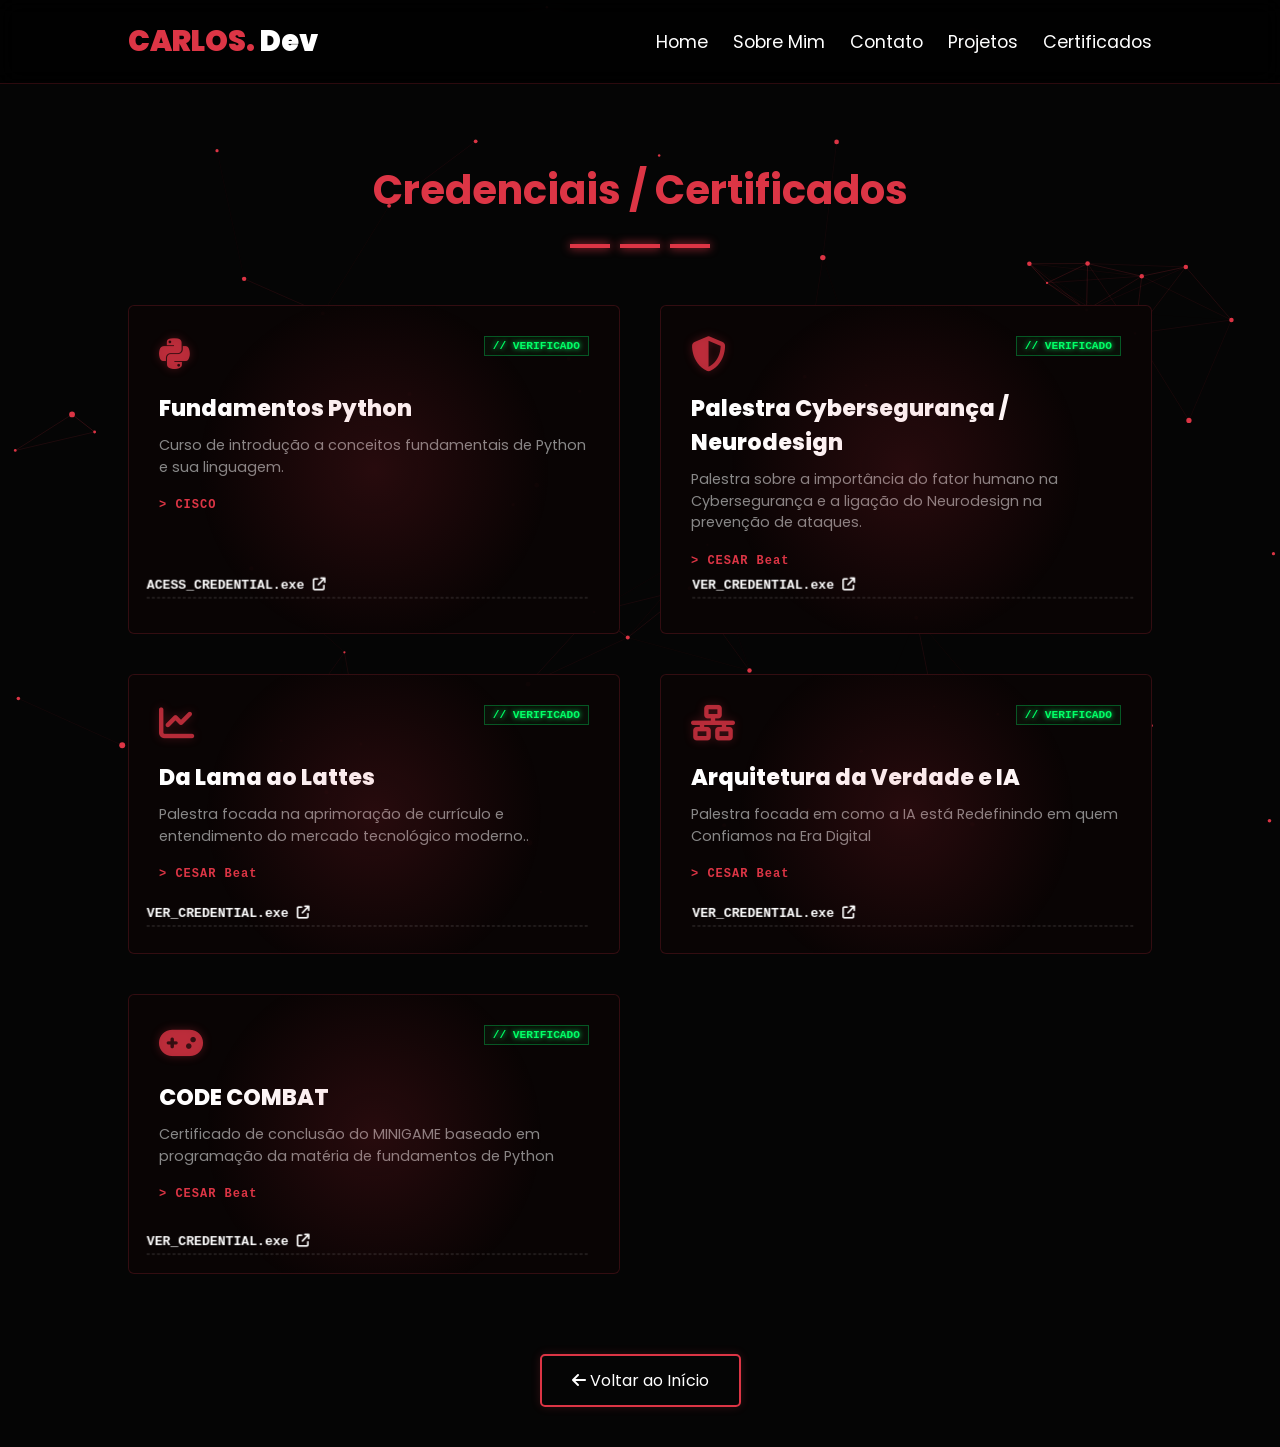
==== certificados.html @ d8a09b94 "adicao da aba certificados e suas animacoes" ====
<!DOCTYPE html>
<html lang="pt-br">
<head>
    <meta charset="UTF-8">
    <meta name="viewport" content="width=device-width, initial-scale=1.0">
    <title>Certificações | Carlos Vinicius</title>
    <link rel="stylesheet" href="style.css">
    <link rel="stylesheet" href="https://cdnjs.cloudflare.com/ajax/libs/font-awesome/6.4.2/css/all.min.css">
    <style>
        .certificados-main {
            margin-top: 120px;
            padding: 40px 10%;
            min-height: 85vh;
        }

        .grid-certificados {
            display: grid;
            grid-template-columns: repeat(auto-fit, minmax(320px, 1fr));
            gap: 40px;
            margin-top: 50px;
            /* Ativa o ambiente tridimensional global profunda */
            perspective: 1000px;
        }

        /* CARD COM EFEITO TILT 3D EXCLUSIVO */
        .card-certificado {
            background: rgba(10, 5, 5, 0.98);
            border: 1px solid rgba(220, 53, 69, 0.2);
            border-radius: 6px;
            padding: 30px;
            min-height: 280px;
            display: flex;
            flex-direction: column;
            justify-content: space-between;
            position: relative;
            cursor: pointer;
            
            /* Crucial para os elementos filhos respeitarem as camadas 3D */
            transform-style: preserve-3d;
            
            /* Suaviza o movimento ao entrar/sair do rato */
            transition: border-color 0.3s ease, box-shadow 0.3s ease;
        }

        .card-certificado:hover {
            border-color: #ff001a;
            box-shadow: 0 15px 35px rgba(0, 0, 0, 0.7);
        }

        /* Camada de brilho/reflexo holográfico dinâmico */
        .brilho-3d {
            position: absolute;
            inset: 0;
            background: radial-gradient(circle at var(--mouse-x, 50%) var(--mouse-y, 50%), rgba(220, 53, 69, 0.15) 0%, transparent 60%);
            border-radius: 6px;
            pointer-events: none;
            z-index: 5;
        }

        /* CONTEÚDO E TEXTOS INTERNOS DO CARTÃO */
        .topo-cert {
            display: flex;
            justify-content: space-between;
            align-items: flex-start;
            margin-bottom: 20px;
            transform: translateZ(30px); /* Salta para a frente no espaço 3D */
        }

        .topo-cert i {
            font-size: 2.2rem;
            color: rgba(220, 53, 69, 0.8);
            text-shadow: 0 0 10px rgba(220, 53, 69, 0.3);
            transition: color 0.3s;
        }

        .card-certificado:hover .topo-cert i {
            color: #ff001a;
            text-shadow: 0 0 15px #ff001a;
        }

        .status-badge {
            font-family: 'Courier New', Courier, monospace;
            font-size: 0.7rem;
            font-weight: bold;
            color: #00ff66;
            border: 1px solid rgba(0, 255, 102, 0.3);
            padding: 3px 8px;
            background: rgba(0, 255, 102, 0.05);
            text-shadow: 0 0 5px #00ff66;
        }

        .corpo-cert {
            transform: translateZ(40px); /* Ganha ainda mais destaque que o topo */
        }

        .card-certificado h3 {
            color: #fff;
            font-size: 1.4rem;
            margin: 0 0 10px 0;
            font-weight: 800;
        }

        .card-certificado p {
            color: #888;
            font-size: 0.9rem;
            margin: 0 0 20px 0;
            line-height: 1.5;
        }

        .instituicao-tag {
            font-family: 'Courier New', Courier, monospace;
            font-size: 0.75rem;
            color: #dc3545;
            font-weight: bold;
            display: block;
            letter-spacing: 1px;
        }

        /* LINK DO DOCUMENTO EXECUTÁVEL */
        .btn-ver-credencial {
            display: inline-flex;
            align-items: center;
            gap: 8px;
            color: #fff;
            text-decoration: none;
            font-family: 'Courier New', Courier, monospace;
            font-size: 0.8rem;
            font-weight: bold;
            border-bottom: 1px dashed rgba(255, 255, 255, 0.2);
            padding-bottom: 4px;
            margin-top: 15px;
            transition: all 0.3s;
            transform: translateZ(25px);
        }

        .btn-ver-credencial:hover {
            color: #ff001a;
            border-color: #ff001a;
            text-shadow: 0 0 8px #ff001a;
        }
    </style>
</head>

<body>
    <canvas id="cyber-bg"></canvas>

    <header>
        <h1>CARLOS. <span>Dev</span></h1>
        <nav>
            <ul class="navegacao-primaria">
                <li><a href="index.html#home">Home</a></li>
                <li><a href="index.html#alvo-sobre">Sobre Mim</a></li>
                <li><a href="index.html#alvo-contato">Contato</a></li>
                <li><a href="projetos.html">Projetos</a></li>
                <li><a href="certificados.html">Certificados</a></li>
            </ul>
        </nav>
    </header>

    <main class="certificados-main" style="background: transparent;">
        
        <div class="sobre_titulo">
            <h1>Credenciais / Certificados</h1>
            <div aria-label="Decoração"><span></span><span></span><span></span></div>
        </div>

        <div class="grid-certificados">
            
            <div class="card-certificado js-tilt-card">
                <div class="brilho-3d"></div>
                <div>
                    <div class="topo-cert">
                        <i class="fa-brands fa-python"></i>
                        <span class="status-badge">// VERIFICADO</span>
                    </div>
                    <div class="corpo-cert">
                        <h3>Fundamentos Python</h3>
                        <p>Curso de introdução a conceitos fundamentais de Python e sua linguagem.</p>
                        <span class="instituicao-tag">> CISCO</span>
                    </div>
                </div>
                <a href="./imagens/CERTIFICADOS/python.pdf" class="btn-ver-credencial" target="_blank">
                    ACESS_CREDENTIAL.exe <i class="fa-solid fa-arrow-up-right-from-square"></i>
                </a>
            </div>

            <div class="card-certificado js-tilt-card">
                <div class="brilho-3d"></div>
                <div>
                    <div class="topo-cert">
                        <i class="fa-solid fa-shield-halved"></i>
                        <span class="status-badge">// VERIFICADO</span>
                    </div>
                    <div class="corpo-cert">
                        <h3>Palestra Cybersegurança / Neurodesign</h3>
                        <p>Palestra sobre a importância do fator humano na Cybersegurança e a ligação do Neurodesign na prevenção de ataques.</p>
                        <span class="instituicao-tag">> CESAR Beat</span>
                    </div>
                </div>
                <a href="./imagens/CERTIFICADOS/cyberseguranca.pdf" class="btn-ver-credencial" target="_blank">
                    VER_CREDENTIAL.exe <i class="fa-solid fa-arrow-up-right-from-square"></i>
                </a>
            </div>

             <div class="card-certificado js-tilt-card">
                <div class="brilho-3d"></div>
                <div>
                    <div class="topo-cert">
                       <i class="fa-solid fa-chart-line"></i>
                        <span class="status-badge">// VERIFICADO</span>
                    </div>
                    <div class="corpo-cert">
                        <h3>Da Lama ao Lattes</h3>
                        <p>Palestra focada na aprimoração de currículo e entendimento do mercado tecnológico moderno..</p>
                        <span class="instituicao-tag">> CESAR Beat</span>
                    </div>
                </div>
                <a href="./imagens/CERTIFICADOS/curriculo.pdf" class="btn-ver-credencial" target="_blank">
                    VER_CREDENTIAL.exe <i class="fa-solid fa-arrow-up-right-from-square"></i>
                </a>
            </div>

            <div class="card-certificado js-tilt-card">
                <div class="brilho-3d"></div>
                <div>
                    <div class="topo-cert">
                       <i class="fa-solid fa-network-wired"></i>
                        <span class="status-badge">// VERIFICADO</span>
                    </div>
                    <div class="corpo-cert">
                        <h3>Arquitetura da Verdade e IA</h3>
                        <p>Palestra focada em como a IA está Redefinindo em quem Confiamos na Era Digital</p>
                        <span class="instituicao-tag">> CESAR Beat</span>
                    </div>
                </div>
                <a href="./imagens/CERTIFICADOS/intenligencia.pdf" class="btn-ver-credencial" target="_blank">
                    VER_CREDENTIAL.exe <i class="fa-solid fa-arrow-up-right-from-square"></i>
                </a>
            </div>

            <div class="card-certificado js-tilt-card">
                <div class="brilho-3d"></div>
                <div>
                    <div class="topo-cert">
                        <i class="fa-solid fa-gamepad"></i>
                        <span class="status-badge">// VERIFICADO</span>
                    </div>
                    <div class="corpo-cert">
                        <h3>CODE COMBAT</h3>
                        <p>Certificado de conclusão do MINIGAME baseado em programação da matéria de fundamentos de Python</p>
                        <span class="instituicao-tag">> CESAR Beat</span>
                    </div>
                </div>
                <a href="./imagens/CERTIFICADOS/codecombat.png" class="btn-ver-credencial" target="_blank">
                    VER_CREDENTIAL.exe <i class="fa-solid fa-arrow-up-right-from-square"></i>
                </a>
            </div>

        </div>

        <div style="text-align: center; margin-top: 60px;">
            <a href="index.html#home" class="btn-cv"><i class="fa-solid fa-arrow-left"></i> Voltar ao Início</a>
        </div>

    </main>

    <script>
        const cards = document.querySelectorAll('.js-tilt-card');

        cards.forEach(card => {
            card.addEventListener('mousemove', (e) => {
                const rect = card.getBoundingClientRect();
                
                // Posição do rato relativa ao cartão (0 até o tamanho máximo)
                const x = e.clientX - rect.left;
                const y = e.clientY - rect.top;
                
                // Calcula o ponto central do cartão
                const centroX = rect.width / 2;
                const centroY = rect.height / 2;
                
                // Define a agressividade da rotação (números maiores inclinam menos)
                const forcaRotacao = 15; 
                const rotateX = (centroY - y) / forcaRotacao;
                const rotateY = (x - centroX) / forcaRotacao;
                
                // Aplica a inclinação ao elemento físico
                card.style.transform = `rotateX(${rotateX}deg) rotateY(${rotateY}deg)`;
                
                // Mapeia as coordenadas para o gradiente de brilho CSS (em percentagem)
                const brilhoX = (x / rect.width) * 100;
                const brilhoY = (y / rect.height) * 100;
                card.style.setProperty('--mouse-x', `${brilhoX}%`);
                card.style.setProperty('--mouse-y', `${brilhoY}%`);
            });

            card.addEventListener('mouseleave', () => {
                // Remove a inclinação suavemente quando o rato sai
                card.style.transform = 'rotateX(0deg) rotateY(0deg)';
                // Reseta a posição do brilho para o centro
                card.style.setProperty('--mouse-x', '50%');
                card.style.setProperty('--mouse-y', '50%');
            });
        });
    </script>

    <script src="script.js"></script>
</body>
</html>
---- style.css ----
@import url('https://fonts.googleapis.com/css2?family=Poppins:wght@200;300;400;700;900&display=swap');

* {
    padding: 0;
    margin: 0;
    box-sizing: border-box;
    list-style: none;
    text-decoration: none;
    font-family: 'Poppins', sans-serif;
    scroll-behavior: smooth;
}

body {
    background-color: #050505;
    color: #fff;
    overflow-x: hidden;
}

/* Fundo de linhas em movimento */
#cyber-bg {
    position: fixed;
    top: 0;
    left: 0;
    width: 100vw;
    height: 100vh;
    z-index: -1;
    pointer-events: none;
}

/* HEADER */
header {
    background-color: rgba(0, 0, 0, 0.8);
    backdrop-filter: blur(10px);
    padding: 20px 10%;
    display: flex;
    align-items: center;
    justify-content: space-between;
    position: fixed;
    top: 0;
    width: 100%;
    z-index: 100;
    border-bottom: 1px solid rgba(220, 53, 69, 0.2);
}

header h1 {
    color: #dc3545;
    font-size: 1.8rem;
    font-weight: 900;
}

header span {
    color: #fff;
}

header .navegacao-primaria {
    display: flex;
    gap: 25px;
}

header .navegacao-primaria li a {
    color: #fff;
    font-size: 1.1rem;
    position: relative;
    padding: 5px 0;
    transition: color 0.3s;
}

/* Efeito futurista no Menu (Linha que expande) */
header .navegacao-primaria li a::after {
    content: '';
    position: absolute;
    width: 0;
    height: 20px;
    bottom: -2px;
    left: 0;
    background-color: #dc3545;
    transition: all 0.3s ease-in-out;
    z-index: -1;
    opacity: 0;
}

header .navegacao-primaria li a:hover {
    color: #fff;
}

header .navegacao-primaria li a:hover::after {
    width: 100%;
    height: 2px;
    opacity: 1;
    box-shadow: 0 0 10px #dc3545;
}

/* SEÇÃO HOME */
.section-div {
    animation: inicializar .7s forwards;
    display: flex;
    justify-content: space-between;
    align-items: center;
    max-width: 1200px;
    margin: 0 auto;
    padding: 150px 40px 80px 40px;
    min-height: 80vh;
}

.section-div div h2 {
    font-weight: 700;
    color: #f7f7f7;
}

.section-div .digitando {
    color: #dc3545;
    font-size: 3rem;
}

.btn-cv {
    display: inline-block;
    margin-top: 20px;
    color: #fff;
    padding: 12px 30px;
    border-radius: 5px;
    border: 2px solid #dc3545;
    background: transparent;
    transition: 0.3s;
    box-shadow: 0 0 10px rgba(220, 53, 69, 0.2);
}

.btn-cv:hover {
    background-color: #dc3545;
    box-shadow: 0 0 20px #dc3545;
    transform: translateY(-3px);
}

/* Efeito na Foto Principal */
.foto-container {
    position: relative;
    border-radius: 50%;
    padding: 10px;
    box-shadow: 0 0 30px rgba(220, 53, 69, 0.5);
    animation: pulsoNeon 3s infinite ease-in-out;
}

.foto-container img {
    max-width: 350px;
    border-radius: 50%;
    display: block;
}

/* SESSÃO SOBRE MIM CORRIGIDA (SEM O ESPAÇO VAZIO) */
main {
    background-color: rgba(17, 17, 17, 0.95);
    padding: 80px 0;
}

.sobre {
    max-width: 1200px;
    margin: 0 auto;
    display: grid;
    grid-template-columns: 1fr 1.8fr;
    gap: 50px;
    padding: 40px;
    align-items: stretch; 
}

.sobre_titulo {
    grid-column: 1 / -1;
    text-align: center;
    margin-bottom: 40px;
}

.sobre_titulo h1 {
    font-size: 2.5rem;
    color: #dc3545;
    margin-bottom: 10px;
}

.sobre_titulo span {
    display: inline-block;
    height: 4px;
    width: 40px;
    background-color: #dc3545;
    margin: 0 5px;
    box-shadow: 0 0 10px #dc3545;
}

.foto-container-sobre img {
    width: 100%;
    height: 100%; /* Faz a imagem preencher toda a altura do bloco */
    object-fit: cover; /* Corta a imagem perfeitamente sem distorcer ou esticar o seu rosto */
    object-position: center; /* Mantém o foco do corte no centro da foto */
    border-radius: 15px;
    border: 1px solid rgba(220, 53, 69, 0.3);
    box-shadow: 0 0 20px rgba(0, 0, 0, 0.7);
}

.sobre_conteudo {
    display: flex;
    flex-direction: column;
    gap: 40px;
}

.sobre_texto h1 {
    font-size: 1.8rem;
    color: #fff;
    margin-bottom: 15px;
}

.sobre_texto p {
    color: #b0b0b0;
    line-height: 1.6;
    font-size: 1.05rem;
}

.sobre_info {
    display: grid;
    grid-template-columns: 1fr 1fr;
    gap: 20px;
    border-top: 1px solid rgba(220, 53, 69, 0.1);
    padding-top: 20px;
}

.sobre_info p {
    font-size: 0.95rem;
    color: #ccc;
    display: flex;
    align-items: center;
    gap: 10px;
}

.sobre_info i {
    color: #dc3545;
    font-size: 1.2rem;
    width: 20px;
}

/* CONTAINER DE ÍCONES FLUTUANTES */
.skills-container {
    margin-top: 10px;
    border-top: 1px solid rgba(220, 53, 69, 0.1);
    padding-top: 20px;
}

.skills-container h2 {
    color: #fff;
    font-size: 1.4rem;
    margin-bottom: 25px;
    text-align: left;
}

.floating-icons {
    display: flex;
    justify-content: flex-start;
    gap: 20px;
    flex-wrap: wrap;
    padding-bottom: 20px;
}

.icon-box {
    background: rgba(0, 0, 0, 0.7);
    border: 2px solid rgba(220, 53, 69, 0.2);
    border-radius: 12px;
    width: 70px;
    height: 70px;
    display: flex;
    justify-content: center;
    align-items: center;
    position: relative;
    box-shadow: 0 0 15px rgba(0, 0, 0, 0.5);
    transition: all 0.4s ease;
    cursor: pointer;
    animation: flutuar 4s ease-in-out infinite;
}

.icon-box i {
    font-size: 2rem;
    color: #b0b0b0;
    transition: all 0.3s ease;
}

/* Efeito Hover original restabelecido */
.icon-box:hover {
    border-color: #dc3545;
    box-shadow: 0 0 20px rgba(220, 53, 69, 0.6);
    transform: scale(1.1) translateY(-5px) !important;
}

.icon-box:hover i {
    color: #dc3545;
    text-shadow: 0 0 8px #dc3545;
}

/* Mostrar nome ao passar o mouse */
.icon-box::after {
    content: attr(data-name);
    position: absolute;
    bottom: -25px;
    font-size: 0.75rem;
    color: #dc3545;
    opacity: 0;
    transition: 0.3s;
    font-weight: 700;
}

.icon-box:hover::after {
    opacity: 1;
}

/* Sincronia descompassada para a flutuação ficar orgânica */
.icon-box:nth-child(1) { animation-delay: 0s; }
.icon-box:nth-child(2) { animation-delay: 0.4s; }
.icon-box:nth-child(3) { animation-delay: 0.8s; }
.icon-box:nth-child(4) { animation-delay: 1.2s; }
.icon-box:nth-child(5) { animation-delay: 1.6s; }
.icon-box:nth-child(6) { animation-delay: 2s; }
.icon-box:nth-child(7) { animation-delay: 2.4s; }

/* ANIMAÇÕES GERAIS */
@keyframes flutuar {
    0%, 100% { transform: translateY(0); }
    50% { transform: translateY(-8px); }
}

@keyframes inicializar {
    from { opacity: 0; transform: translateY(-30px); }
    to { opacity: 1; transform: translateY(0); }
}

@keyframes pulsoNeon {
    0%, 100% { box-shadow: 0 0 20px rgba(220, 53, 69, 0.4); transform: scale(1); }
    50% { box-shadow: 0 0 40px rgba(220, 53, 69, 0.8); transform: scale(1.02); }
}

/* BOTÃO DE PROJETOS PARA PREENCHER O ESPAÇO */
.projetos-link-container {
    margin-top: 30px;
    border-top: 1px solid rgba(220, 53, 69, 0.1);
    padding-top: 30px;
    width: 100%;
}

.btn-projetos-grande {
    display: flex;
    align-items: center;
    justify-content: center;
    gap: 15px;
    width: 100%;
    padding: 22px;
    background: rgba(220, 53, 69, 0.03);
    border: 2px solid #dc3545;
    border-radius: 12px;
    color: #fff;
    font-size: 1.25rem;
    font-weight: 700;
    letter-spacing: 2px;
    transition: all 0.4s ease;
    box-shadow: 0 0 15px rgba(220, 53, 69, 0.15);
    cursor: pointer;
}

.btn-projetos-grande i {
    font-size: 1.4rem;
    color: #dc3545;
    transition: all 0.4s ease;
}

/* Efeito de ativação ao passar o mouse */
.btn-projetos-grande:hover {
    background: #dc3545;
    box-shadow: 0 0 30px #dc3545;
    transform: translateY(-4px);
}

.btn-projetos-grande:hover i {
    color: #fff;
}

/* --- ADICIONE ISSO NO FINAL DE TUDO DO SEU CSS --- */
#alvo-sobre {
    display: block;
    position: relative;
    scroll-margin-top: 140px; 
}

/* --- ADICIONE ISSO NO FINAL DE TUDO DO SEU CSS, ABAIXO DO ALVO-SOBRE --- */
#alvo-contato {
    display: block;
    position: relative;
    scroll-margin-top: 250px; 
}
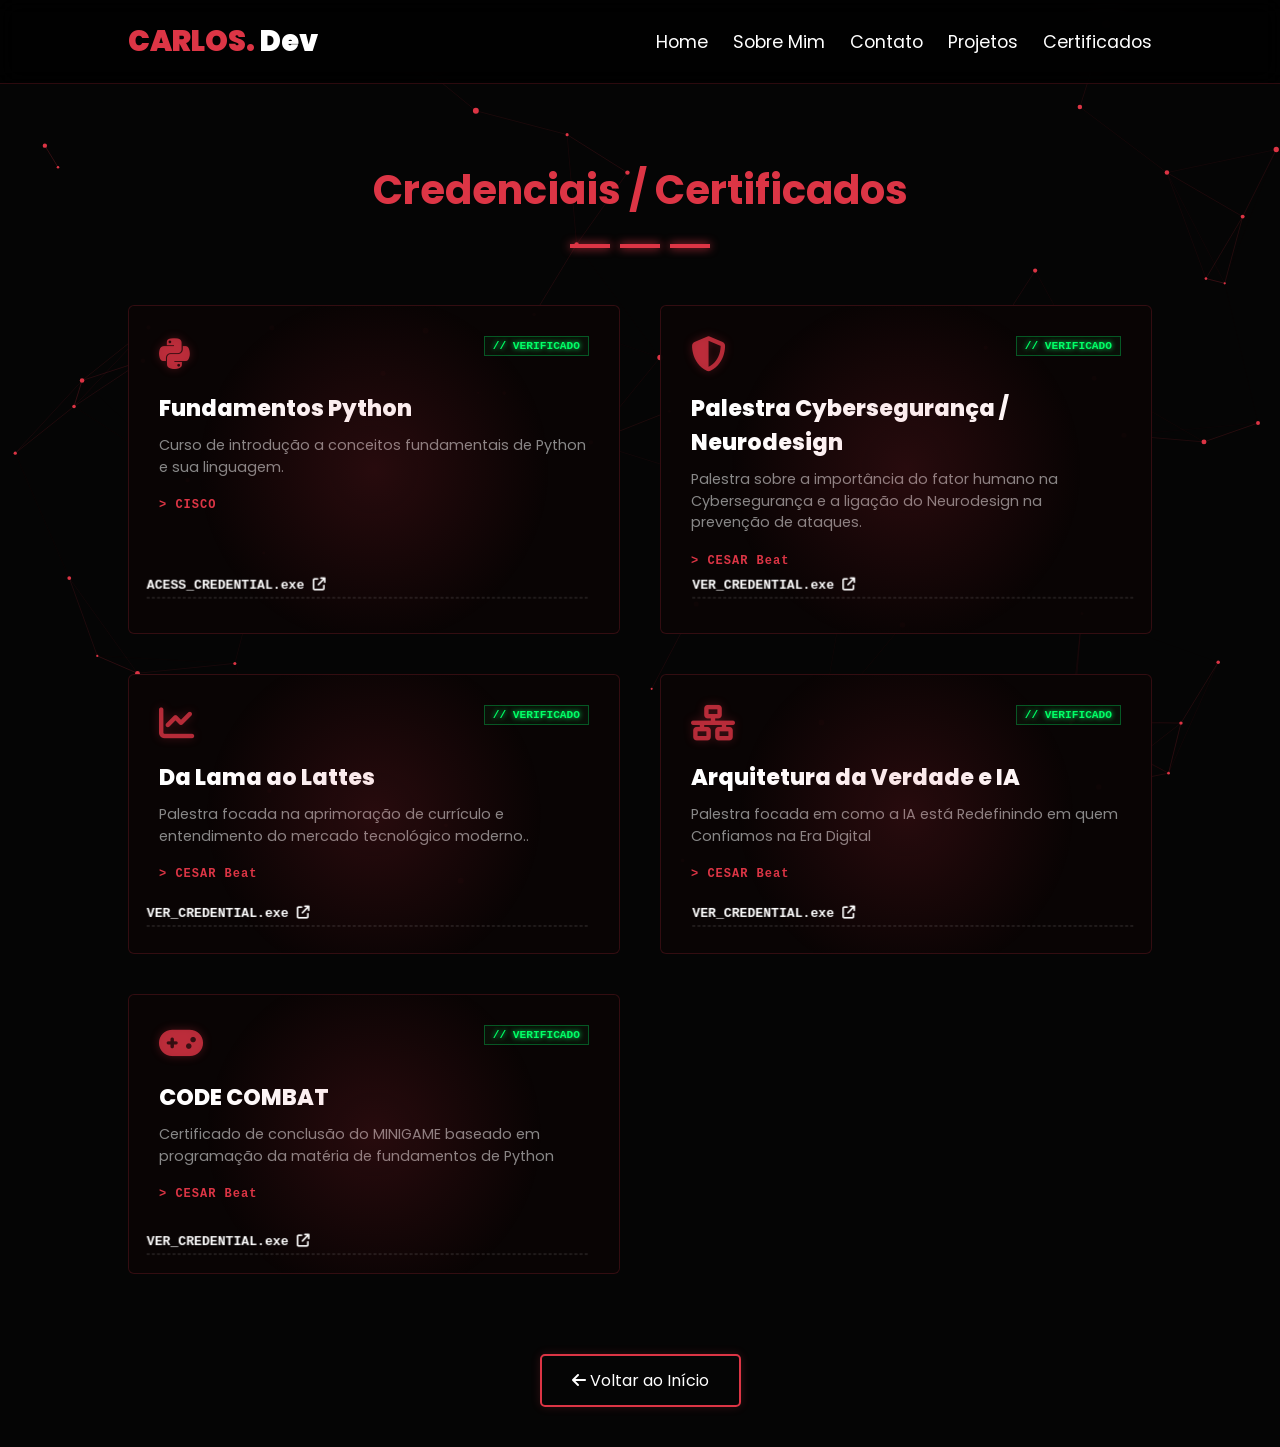
==== commit de0c3772: "animaçào de trasnicao" ====
--- a/certificados.html
+++ b/certificados.html
@@ -142,6 +142,11 @@
 </head>
 
 <body>
+    <div class="page-overlay" id="pageOverlay">
+    <div class="glitch-noise"></div>
+    <div class="hacker-alert">SYSTEMA HACKEADO!_...</div>
+</div>
+
     <canvas id="cyber-bg"></canvas>
 
     <header>
--- a/style.css
+++ b/style.css
@@ -385,4 +385,85 @@
     display: block;
     position: relative;
     scroll-margin-top: 250px; 
+}
+
+/* ==========================================================================
+   ANIMAÇÃO HACKER: SYSTEM BREACH / GLITCH TRANSITION
+   ========================================================================== */
+.page-overlay {
+    position: fixed;
+    inset: 0;
+    z-index: 99999;
+    background: transparent;
+    pointer-events: none;
+    overflow: hidden;
+    transition: background 0.2s ease;
+}
+
+/* Quando o glitch ativa, o fundo fica preto e o efeito começa */
+.page-overlay.ativo {
+    background: #020202;
+    pointer-events: all;
+}
+
+/* Camada de ruído estático (linhas de scan de TV velha/bugada) */
+.glitch-noise {
+    position: absolute;
+    inset: 0;
+    background: linear-gradient(rgba(18, 16, 16, 0) 50%, rgba(0, 0, 0, 0.25) 50%), 
+                linear-gradient(90deg, rgba(255, 0, 0, 0.06), rgba(0, 255, 0, 0.02), rgba(0, 0, 255, 0.06));
+    background-size: 100% 4px, 6px 100%;
+    opacity: 0;
+}
+
+.page-overlay.ativo .glitch-noise {
+    opacity: 1;
+    animation: noise-move 0.2s infinite;
+}
+
+.hacker-alert {
+    position: absolute;
+    top: 50%; left: 50%;
+    transform: translate(-50%, -50%) scale(0.8);
+    font-family: 'Courier New', Courier, monospace;
+    font-size: 2.2rem; /* Aumentei um pouco o tamanho para dar mais impacto */
+    color: #ff001a;
+    font-weight: bold;
+    text-shadow: 0 0 15px #ff001a;
+    letter-spacing: 5px;
+    opacity: 0;
+    text-transform: uppercase;
+    z-index: 999999; /* Força o texto a ficar acima do noise e do canvas */
+}
+
+.page-overlay.ativo .hacker-alert {
+    opacity: 1;
+    transform: translate(-50%, -50%) scale(1);
+    animation: flash-text 0.15s infinite alternate;
+}
+
+/* CLASSE DE TREMOR GLOBAL (Aplicada ao BODY via JS) */
+.body-glitch-active {
+    animation: screen-shake 0.3s cubic-bezier(.36,.07,.19,.97) both infinite;
+    transform: translate3d(0, 0, 0);
+    backface-visibility: hidden;
+    filter: invert(0.1) sepia(0.2) saturate(2) hue-rotate(330deg); /* Distorção cromática doentia */
+}
+
+/* KEYFRAMES DOS AGENTES MALICIOSOS */
+@keyframes screen-shake {
+    10%, 90% { transform: translate3d(-2px, 1px, 0) rotate(0.5deg); }
+    20%, 80% { transform: translate3d(4px, -2px, 0) rotate(-0.5deg); }
+    30%, 50%, 70% { transform: translate3d(-5px, 3px, 0) scale(1.01); }
+    40%, 60% { transform: translate3d(5px, -1px, 0) rotate(1deg); }
+}
+
+@keyframes noise-move {
+    0% { background-position: 0 0; }
+    100% { background-position: 10px 20px; }
+}
+
+@keyframes flash-text {
+    0% { opacity: 0.2; text-shadow: 0 0 5px #ff001a; }
+    100% { opacity: 1; text-shadow: 0 0 20px #ff001a, 0 0 30px #ff0000; }
 }
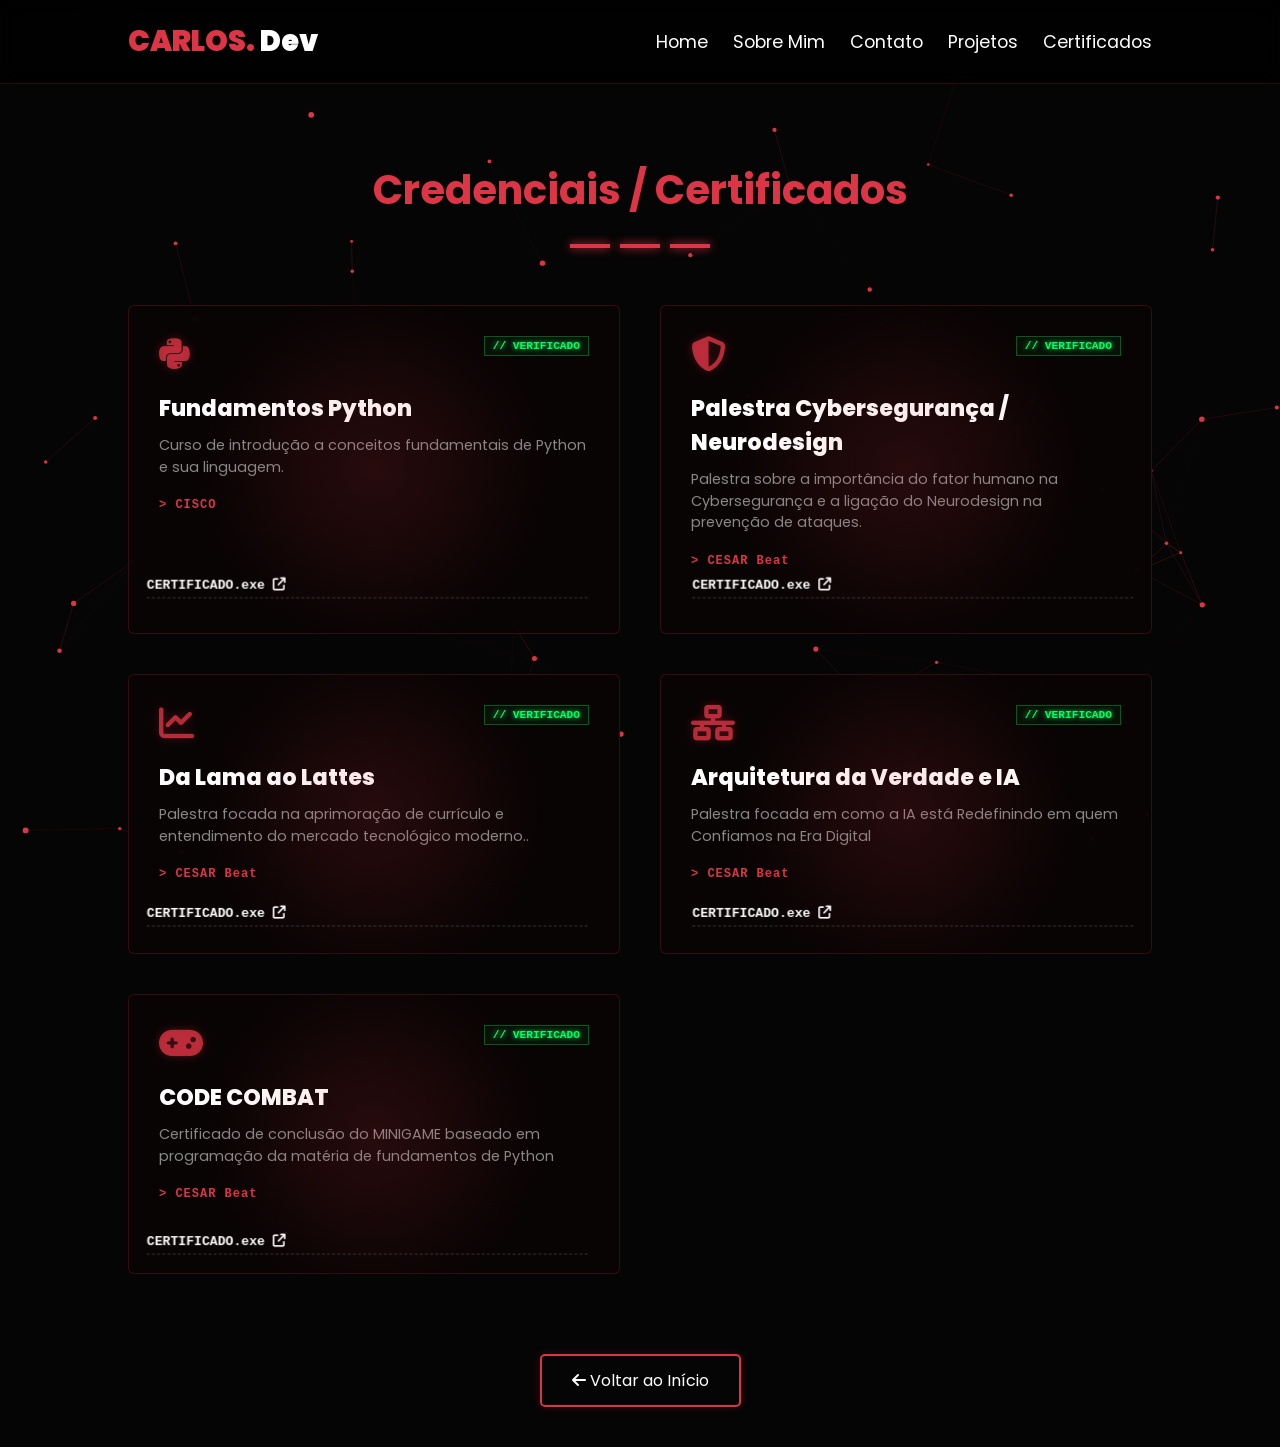
==== commit 1d80f01b: "criacao do botao pra certificados" ====
--- a/certificados.html
+++ b/certificados.html
@@ -185,7 +185,7 @@
                     </div>
                 </div>
                 <a href="./imagens/CERTIFICADOS/python.pdf" class="btn-ver-credencial" target="_blank">
-                    ACESS_CREDENTIAL.exe <i class="fa-solid fa-arrow-up-right-from-square"></i>
+                    CERTIFICADO.exe <i class="fa-solid fa-arrow-up-right-from-square"></i>
                 </a>
             </div>
 
@@ -203,7 +203,7 @@
                     </div>
                 </div>
                 <a href="./imagens/CERTIFICADOS/cyberseguranca.pdf" class="btn-ver-credencial" target="_blank">
-                    VER_CREDENTIAL.exe <i class="fa-solid fa-arrow-up-right-from-square"></i>
+                    CERTIFICADO.exe <i class="fa-solid fa-arrow-up-right-from-square"></i>
                 </a>
             </div>
 
@@ -221,7 +221,7 @@
                     </div>
                 </div>
                 <a href="./imagens/CERTIFICADOS/curriculo.pdf" class="btn-ver-credencial" target="_blank">
-                    VER_CREDENTIAL.exe <i class="fa-solid fa-arrow-up-right-from-square"></i>
+                    CERTIFICADO.exe <i class="fa-solid fa-arrow-up-right-from-square"></i>
                 </a>
             </div>
 
@@ -239,7 +239,7 @@
                     </div>
                 </div>
                 <a href="./imagens/CERTIFICADOS/intenligencia.pdf" class="btn-ver-credencial" target="_blank">
-                    VER_CREDENTIAL.exe <i class="fa-solid fa-arrow-up-right-from-square"></i>
+                    CERTIFICADO.exe <i class="fa-solid fa-arrow-up-right-from-square"></i>
                 </a>
             </div>
 
@@ -257,7 +257,7 @@
                     </div>
                 </div>
                 <a href="./imagens/CERTIFICADOS/codecombat.png" class="btn-ver-credencial" target="_blank">
-                    VER_CREDENTIAL.exe <i class="fa-solid fa-arrow-up-right-from-square"></i>
+                    CERTIFICADO.exe <i class="fa-solid fa-arrow-up-right-from-square"></i>
                 </a>
             </div>
 
--- a/style.css
+++ b/style.css
@@ -1,4 +1,4 @@
-@import url('https://fonts.googleapis.com/css2?family=Poppins:wght@200;300;400;700;900&display=swap');
+@import url('https://fonts.googleapis.com/css2?family=Poppins:wght=200;300;400;700;900&display=swap');
 
 * {
     padding: 0;
@@ -184,9 +184,9 @@
 
 .foto-container-sobre img {
     width: 100%;
-    height: 100%; /* Faz a imagem preencher toda a altura do bloco */
-    object-fit: cover; /* Corta a imagem perfeitamente sem distorcer ou esticar o seu rosto */
-    object-position: center; /* Mantém o foco do corte no centro da foto */
+    height: 100%;
+    object-fit: cover;
+    object-position: center;
     border-radius: 15px;
     border: 1px solid rgba(220, 53, 69, 0.3);
     box-shadow: 0 0 20px rgba(0, 0, 0, 0.7);
@@ -276,7 +276,6 @@
     transition: all 0.3s ease;
 }
 
-/* Efeito Hover original restabelecido */
 .icon-box:hover {
     border-color: #dc3545;
     box-shadow: 0 0 20px rgba(220, 53, 69, 0.6);
@@ -288,7 +287,6 @@
     text-shadow: 0 0 8px #dc3545;
 }
 
-/* Mostrar nome ao passar o mouse */
 .icon-box::after {
     content: attr(data-name);
     position: absolute;
@@ -304,7 +302,7 @@
     opacity: 1;
 }
 
-/* Sincronia descompassada para a flutuação ficar orgânica */
+/* Sincronia descompassada da flutuação */
 .icon-box:nth-child(1) { animation-delay: 0s; }
 .icon-box:nth-child(2) { animation-delay: 0.4s; }
 .icon-box:nth-child(3) { animation-delay: 0.8s; }
@@ -313,23 +311,7 @@
 .icon-box:nth-child(6) { animation-delay: 2s; }
 .icon-box:nth-child(7) { animation-delay: 2.4s; }
 
-/* ANIMAÇÕES GERAIS */
-@keyframes flutuar {
-    0%, 100% { transform: translateY(0); }
-    50% { transform: translateY(-8px); }
-}
-
-@keyframes inicializar {
-    from { opacity: 0; transform: translateY(-30px); }
-    to { opacity: 1; transform: translateY(0); }
-}
-
-@keyframes pulsoNeon {
-    0%, 100% { box-shadow: 0 0 20px rgba(220, 53, 69, 0.4); transform: scale(1); }
-    50% { box-shadow: 0 0 40px rgba(220, 53, 69, 0.8); transform: scale(1.02); }
-}
-
-/* BOTÃO DE PROJETOS PARA PREENCHER O ESPAÇO */
+/* BOTÃO DE PROJETOS VELHO (Mantido se houver herança na página) */
 .projetos-link-container {
     margin-top: 30px;
     border-top: 1px solid rgba(220, 53, 69, 0.1);
@@ -362,7 +344,6 @@
     transition: all 0.4s ease;
 }
 
-/* Efeito de ativação ao passar o mouse */
 .btn-projetos-grande:hover {
     background: #dc3545;
     box-shadow: 0 0 30px #dc3545;
@@ -373,14 +354,13 @@
     color: #fff;
 }
 
-/* --- ADICIONE ISSO NO FINAL DE TUDO DO SEU CSS --- */
+/* MARGENS TÁTICAS DE LINKS INTERNOS */
 #alvo-sobre {
     display: block;
     position: relative;
     scroll-margin-top: 140px; 
 }
 
-/* --- ADICIONE ISSO NO FINAL DE TUDO DO SEU CSS, ABAIXO DO ALVO-SOBRE --- */
 #alvo-contato {
     display: block;
     position: relative;
@@ -400,13 +380,11 @@
     transition: background 0.2s ease;
 }
 
-/* Quando o glitch ativa, o fundo fica preto e o efeito começa */
 .page-overlay.ativo {
     background: #020202;
     pointer-events: all;
 }
 
-/* Camada de ruído estático (linhas de scan de TV velha/bugada) */
 .glitch-noise {
     position: absolute;
     inset: 0;
@@ -426,14 +404,14 @@
     top: 50%; left: 50%;
     transform: translate(-50%, -50%) scale(0.8);
     font-family: 'Courier New', Courier, monospace;
-    font-size: 2.2rem; /* Aumentei um pouco o tamanho para dar mais impacto */
+    font-size: 2.2rem;
     color: #ff001a;
     font-weight: bold;
     text-shadow: 0 0 15px #ff001a;
     letter-spacing: 5px;
     opacity: 0;
     text-transform: uppercase;
-    z-index: 999999; /* Força o texto a ficar acima do noise e do canvas */
+    z-index: 999999;
 }
 
 .page-overlay.ativo .hacker-alert {
@@ -442,15 +420,119 @@
     animation: flash-text 0.15s infinite alternate;
 }
 
-/* CLASSE DE TREMOR GLOBAL (Aplicada ao BODY via JS) */
 .body-glitch-active {
     animation: screen-shake 0.3s cubic-bezier(.36,.07,.19,.97) both infinite;
     transform: translate3d(0, 0, 0);
     backface-visibility: hidden;
-    filter: invert(0.1) sepia(0.2) saturate(2) hue-rotate(330deg); /* Distorção cromática doentia */
-}
-
-/* KEYFRAMES DOS AGENTES MALICIOSOS */
+    filter: invert(0.1) sepia(0.2) saturate(2) hue-rotate(330deg);
+}
+
+/* ==========================================================================
+   CONTEÚDO FINAL: BOTÕES TÁTICOS GIGANTES E EMPILHADOS (LIMPO E SINCRO)
+   ========================================================================== */
+
+/* Container que organiza a pilha vertical */
+.projetos-actions {
+    display: flex;
+    flex-direction: column; 
+    align-items: center;    
+    gap: 20px;              
+    margin-top: 60px; 
+    width: 100%; 
+}
+
+/* Base Comum dos Dois Botões Gigantes */
+.btn-tatico-hub {
+    display: inline-flex;
+    align-items: center;
+    justify-content: center; 
+    gap: 25px; 
+    padding: 24px 40px; 
+    background: rgba(10, 5, 5, 0.9);
+    border: 1px solid rgba(220, 53, 69, 0.4);
+    color: #fff;
+    text-decoration: none;
+    font-family: 'Courier New', Courier, monospace;
+    font-size: 1.1rem; 
+    font-weight: bold;
+    letter-spacing: 3px; 
+    border-radius: 4px;
+    position: relative;
+    transition: all 0.3s ease;
+    width: 100%;       
+    max-width: 750px;  
+    box-sizing: border-box;
+}
+
+/* Configurações do Botão 1 (Vermelho/Projetos) no estado Normal e Hover */
+.btn-tatico-hub:not(.btn-secundario-cyber):hover {
+    border-color: #ff001a;
+    box-shadow: 0 0 25px rgba(255, 0, 26, 0.25);
+    transform: translateY(-2px);
+}
+
+/* Configurações do Botão 2 (Azul/Certificados) no estado Normal e Hover */
+.btn-secundario-cyber {
+    border-color: rgba(0, 242, 254, 0.4);
+}
+
+.btn-secundario-cyber:hover {
+    border-color: #00f2fe;
+    box-shadow: 0 0 25px rgba(0, 242, 254, 0.25);
+    transform: translateY(-2px);
+}
+
+/* ==========================================================================
+   SISTEMA DE LEDS NEON REFORÇADOS (SUPER BRILHO ATIVADO)
+   ========================================================================== */
+
+/* LED 1: Vermelho Inteligente */
+.btn-led {
+    width: 10px; 
+    height: 10px;
+    background: #ff001a;
+    border-radius: 50%;
+    box-shadow: 0 0 8px #ff001a, 0 0 18px #ff0000; /* Dupla blindagem de brilho */
+    animation: pulse-led 1.5s infinite alternate;
+    transition: all 0.3s ease;
+}
+
+/* Reação do LED Vermelho quando passa o mouse no Botão */
+.btn-tatico-hub:not(.btn-secundario-cyber):hover .btn-led {
+    background: #fff; 
+    box-shadow: 0 0 12px #ff001a, 0 0 25px #ff0000, 0 0 40px #ff0000;
+}
+
+/* LED 2: Azul Ciano Inteligente */
+.btn-led.led-azul {
+    background: #00f2fe;
+    box-shadow: 0 0 8px #00f2fe, 0 0 18px #00c6ff;
+}
+
+/* Reação do LED Azul quando passa o mouse no Botão */
+.btn-secundario-cyber:hover .led-azul {
+    background: #fff; 
+    box-shadow: 0 0 12px #00f2fe, 0 0 25px #00f2fe, 0 0 40px #00c6ff;
+}
+
+/* ==========================================================================
+   KEYFRAMES DAS ANIMAÇÕES
+   ========================================================================== */
+@keyframes flutuar {
+    0%, 100% { transform: translateY(0); }
+    50% { transform: translateY(-8px); }
+}
+
+@keyframes inicializar {
+    from { opacity: 0; transform: translateY(-30px); }
+    to { opacity: 1; transform: translateY(0); }
+}
+
+@keyframes pulsoNeon {
+    0%, 100% { box-shadow: 0 0 20px rgba(220, 53, 69, 0.4); transform: scale(1); }
+    50% { box-shadow: 0 0 40px rgba(220, 53, 69, 0.8); transform: scale(1.02); }
+}
+
 @keyframes screen-shake {
     10%, 90% { transform: translate3d(-2px, 1px, 0) rotate(0.5deg); }
     20%, 80% { transform: translate3d(4px, -2px, 0) rotate(-0.5deg); }
@@ -466,4 +548,9 @@
 @keyframes flash-text {
     0% { opacity: 0.2; text-shadow: 0 0 5px #ff001a; }
     100% { opacity: 1; text-shadow: 0 0 20px #ff001a, 0 0 30px #ff0000; }
+}
+
+@keyframes pulse-led {
+    0% { opacity: 0.5; transform: scale(0.95); }
+    100% { opacity: 1; transform: scale(1.05); }
 }
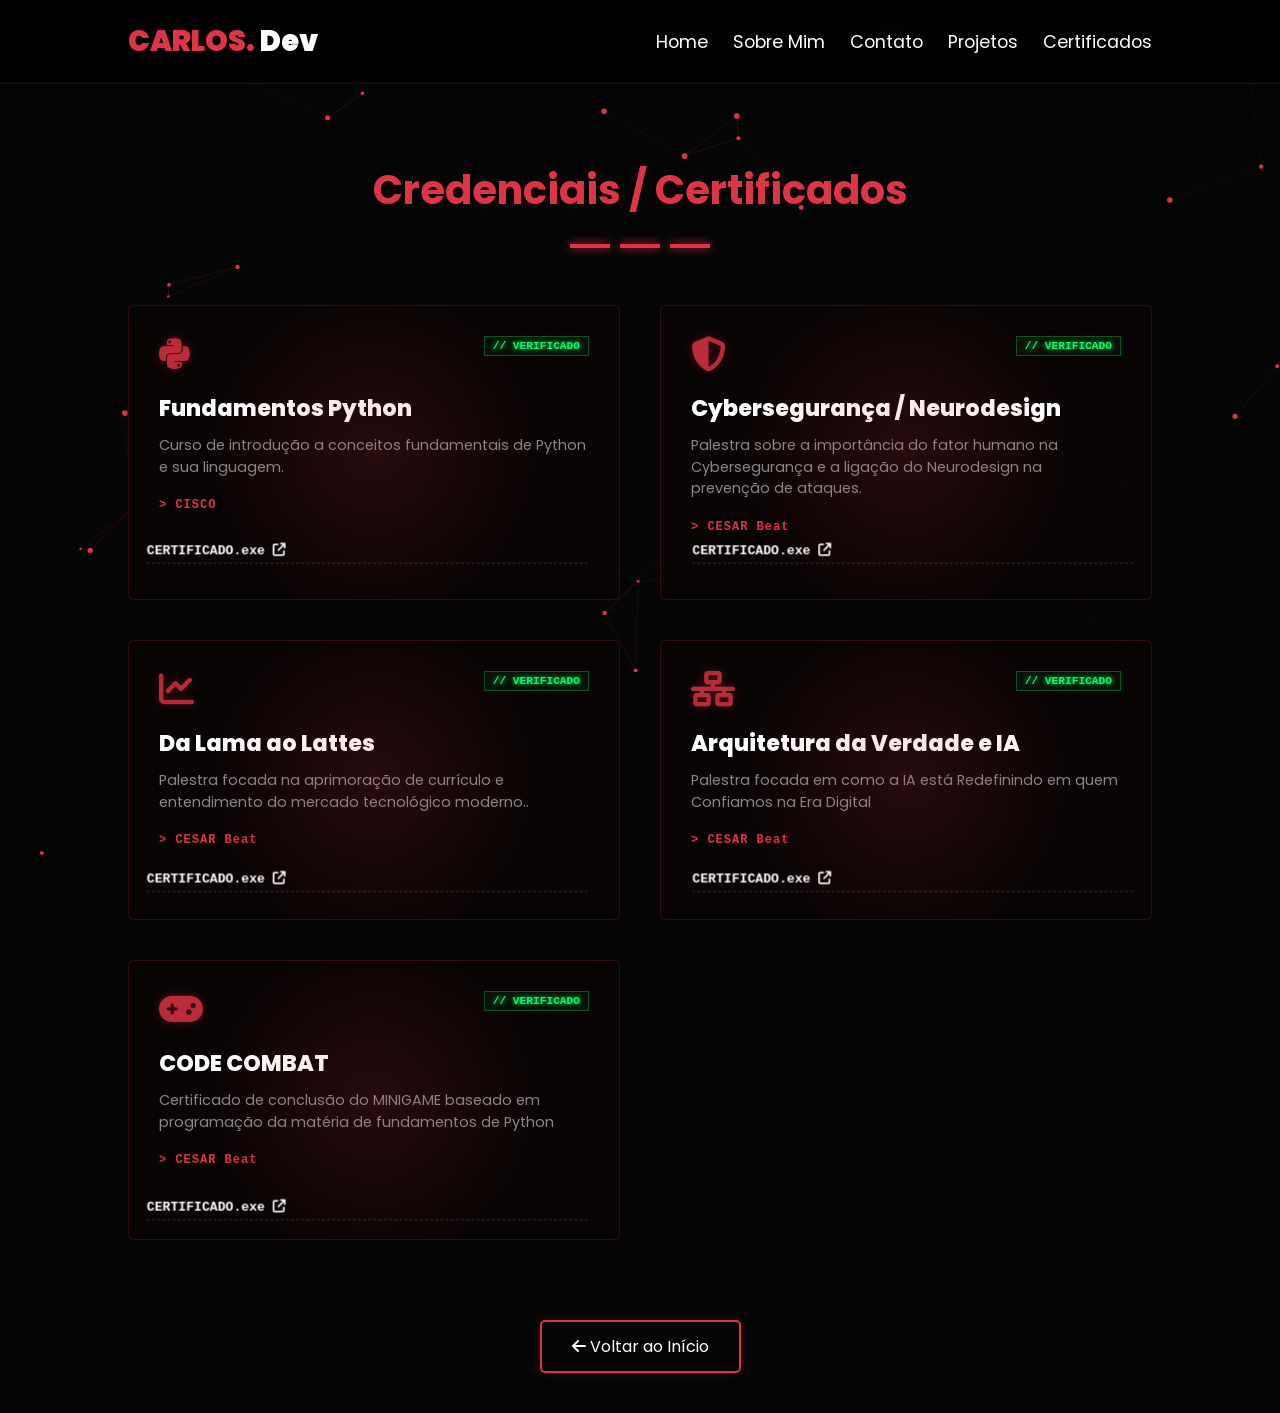
==== commit 1ce7b17e: "adicao de soft skils" ====
--- a/certificados.html
+++ b/certificados.html
@@ -6,39 +6,43 @@
     <title>Certificações | Carlos Vinicius</title>
     <link rel="stylesheet" href="style.css">
     <link rel="stylesheet" href="https://cdnjs.cloudflare.com/ajax/libs/font-awesome/6.4.2/css/all.min.css">
+    
     <style>
+        /* ==========================================================================
+           ESTILOS EM PERFEITA SINTONIA COM A PÁGINA DE PROJETOS E HOME
+           ========================================================================== */
         .certificados-main {
-            margin-top: 120px;
+            margin-top: 120px; /* Margem padrão para o menu superior fixo não sobrepor o título */
             padding: 40px 10%;
             min-height: 85vh;
         }
 
+        /* Grid inteligente para acomodar os certificados de forma responsiva */
         .grid-certificados {
             display: grid;
             grid-template-columns: repeat(auto-fit, minmax(320px, 1fr));
             gap: 40px;
             margin-top: 50px;
-            /* Ativa o ambiente tridimensional global profunda */
-            perspective: 1000px;
-        }
-
-        /* CARD COM EFEITO TILT 3D EXCLUSIVO */
+            perspective: 1000px; /* ATENÇÃO: Ativa o ambiente tridimensional global profundo para os cards inclinarem */
+        }
+
+        /* CARD COM EFEITO TILT 3D EXCLUSIVO (Efeito de placa física inclinável) */
         .card-certificado {
-            background: rgba(10, 5, 5, 0.98);
+            background: rgba(10, 5, 5, 0.98); /* Fundo preto puro para isolar as partículas do canvas */
             border: 1px solid rgba(220, 53, 69, 0.2);
             border-radius: 6px;
             padding: 30px;
             min-height: 280px;
             display: flex;
             flex-direction: column;
-            justify-content: space-between;
+            justify-content: space-between; /* Mantém o cabeçalho no topo e o link do PDF fixo na base */
             position: relative;
             cursor: pointer;
             
-            /* Crucial para os elementos filhos respeitarem as camadas 3D */
+            /* CRUCIAL: Diz ao navegador que os elementos filhos devem respeitar as camadas 3D (Z-index espacial) */
             transform-style: preserve-3d;
             
-            /* Suaviza o movimento ao entrar/sair do rato */
+            /* Suaviza as transições de borda e sombra. O transform NÃO fica aqui para não travar o JS */
             transition: border-color 0.3s ease, box-shadow 0.3s ease;
         }
 
@@ -47,13 +51,14 @@
             box-shadow: 0 15px 35px rgba(0, 0, 0, 0.7);
         }
 
-        /* Camada de brilho/reflexo holográfico dinâmico */
+        /* Camada de brilho/reflexo holográfico dinâmico (Lanterna que segue o mouse) */
         .brilho-3d {
             position: absolute;
             inset: 0;
+            /* Usa as variáveis CSS --mouse-x e --mouse-y injetadas em tempo real pelo JavaScript */
             background: radial-gradient(circle at var(--mouse-x, 50%) var(--mouse-y, 50%), rgba(220, 53, 69, 0.15) 0%, transparent 60%);
             border-radius: 6px;
-            pointer-events: none;
+            pointer-events: none; /* Mouse ignora essa camada para não quebrar cliques nos links */
             z-index: 5;
         }
 
@@ -63,7 +68,7 @@
             justify-content: space-between;
             align-items: flex-start;
             margin-bottom: 20px;
-            transform: translateZ(30px); /* Salta para a frente no espaço 3D */
+            transform: translateZ(30px); /* MACETE 3D: Faz o ícone e a badge saltarem 30px para a frente do card físico */
         }
 
         .topo-cert i {
@@ -78,11 +83,12 @@
             text-shadow: 0 0 15px #ff001a;
         }
 
+        /* Etiqueta de validação estilo console de segurança */
         .status-badge {
             font-family: 'Courier New', Courier, monospace;
             font-size: 0.7rem;
             font-weight: bold;
-            color: #00ff66;
+            color: #00ff66; /* Verde Matrix */
             border: 1px solid rgba(0, 255, 102, 0.3);
             padding: 3px 8px;
             background: rgba(0, 255, 102, 0.05);
@@ -90,7 +96,7 @@
         }
 
         .corpo-cert {
-            transform: translateZ(40px); /* Ganha ainda mais destaque que o topo */
+            transform: translateZ(40px); /* MACETE 3D: O texto salta ainda mais para a frente (40px), criando um efeito de paralaxe real */
         }
 
         .card-certificado h3 {
@@ -116,7 +122,7 @@
             letter-spacing: 1px;
         }
 
-        /* LINK DO DOCUMENTO EXECUTÁVEL */
+        /* LINK DO DOCUMENTO EXECUTÁVEL (.exe) */
         .btn-ver-credencial {
             display: inline-flex;
             align-items: center;
@@ -130,7 +136,7 @@
             padding-bottom: 4px;
             margin-top: 15px;
             transition: all 0.3s;
-            transform: translateZ(25px);
+            transform: translateZ(25px); /* Salta um pouco menos que o texto, mantendo a hierarquia de camadas */
         }
 
         .btn-ver-credencial:hover {
@@ -143,9 +149,9 @@
 
 <body>
     <div class="page-overlay" id="pageOverlay">
-    <div class="glitch-noise"></div>
-    <div class="hacker-alert">SYSTEMA HACKEADO!_...</div>
-</div>
+        <div class="glitch-noise"></div>
+        <div class="hacker-alert">SYSTEMA HACKEADO!_...</div>
+    </div>
 
     <canvas id="cyber-bg"></canvas>
 
@@ -197,7 +203,7 @@
                         <span class="status-badge">// VERIFICADO</span>
                     </div>
                     <div class="corpo-cert">
-                        <h3>Palestra Cybersegurança / Neurodesign</h3>
+                        <h3>Cybersegurança / Neurodesign</h3>
                         <p>Palestra sobre a importância do fator humano na Cybersegurança e a ligação do Neurodesign na prevenção de ataques.</p>
                         <span class="instituicao-tag">> CESAR Beat</span>
                     </div>
@@ -207,7 +213,7 @@
                 </a>
             </div>
 
-             <div class="card-certificado js-tilt-card">
+            <div class="card-certificado js-tilt-card">
                 <div class="brilho-3d"></div>
                 <div>
                     <div class="topo-cert">
@@ -270,39 +276,47 @@
     </main>
 
     <script>
+        // Captura todos os cards que possuem a classe tática identificadora
         const cards = document.querySelectorAll('.js-tilt-card');
 
         cards.forEach(card => {
+            // Monitora o deslocamento milimétrico do cursor em cima da área do card
             card.addEventListener('mousemove', (e) => {
                 const rect = card.getBoundingClientRect();
                 
-                // Posição do rato relativa ao cartão (0 até o tamanho máximo)
+                // Mapeia a posição exata do cursor X e Y em pixels relativa aos limites do cartão (0 até largura/altura)
                 const x = e.clientX - rect.left;
                 const y = e.clientY - rect.top;
                 
-                // Calcula o ponto central do cartão
+                // Encontra as coordenadas do ponto central exato do cartão (Eixo de rotação neutro)
                 const centroX = rect.width / 2;
                 const centroY = rect.height / 2;
                 
-                // Define a agressividade da rotação (números maiores inclinam menos)
+                // REGULADOR DE AGRESSIVIDADE DO TILT: Números maiores reduzem a rotação, deixando o efeito mais suave e elegante
                 const forcaRotacao = 15; 
+                
+                // Calcula os graus matemáticos de inclinação baseando-se na distância do cursor em relação ao centro
                 const rotateX = (centroY - y) / forcaRotacao;
                 const rotateY = (x - centroX) / forcaRotacao;
                 
-                // Aplica a inclinação ao elemento físico
+                // Injeta a transformação física diretamente na propriedade inline do elemento
                 card.style.transform = `rotateX(${rotateX}deg) rotateY(${rotateY}deg)`;
                 
-                // Mapeia as coordenadas para o gradiente de brilho CSS (em percentagem)
+                // CALCULO HOLOGRÁFICO: Converte a posição do mouse em percentual de 0 a 100%
                 const brilhoX = (x / rect.width) * 100;
                 const brilhoY = (y / rect.height) * 100;
+                
+                // Seta as propriedades customizadas que alimentam o radial-gradient do CSS (.brilho-3d)
                 card.style.setProperty('--mouse-x', `${brilhoX}%`);
                 card.style.setProperty('--mouse-y', `${brilhoY}%`);
             });
 
+            // Monitora o exato momento em que o cursor deixa a área física do cartão
             card.addEventListener('mouseleave', () => {
-                // Remove a inclinação suavemente quando o rato sai
+                // Executa uma transição suave de retorno resetando os eixos de rotação para zero plano
                 card.style.transform = 'rotateX(0deg) rotateY(0deg)';
-                // Reseta a posição do brilho para o centro
+                
+                // Centraliza a lanterna de gradiente holográfico de volta na posição morta (50% centro)
                 card.style.setProperty('--mouse-x', '50%');
                 card.style.setProperty('--mouse-y', '50%');
             });
--- a/style.css
+++ b/style.css
@@ -1,60 +1,67 @@
+/* ==========================================================================
+   MINHAS CONFIGURAÇÕES GERAIS E RESET DE PADDING/MARGIN
+   ========================================================================== */
 @import url('https://fonts.googleapis.com/css2?family=Poppins:wght=200;300;400;700;900&display=swap');
 
 * {
     padding: 0;
     margin: 0;
-    box-sizing: border-box;
-    list-style: none;
-    text-decoration: none;
-    font-family: 'Poppins', sans-serif;
-    scroll-behavior: smooth;
+    box-sizing: border-box; /* Garante que a borda e o padding não quebrem a largura dos elementos */
+    list-style: none; /* Arranca aquelas bolinhas feias de listas (ul) */
+    text-decoration: none; /* Remove o sublinhado padrão de links (a) */
+    font-family: 'Poppins', sans-serif; /* Minha fonte principal do site */
+    scroll-behavior: smooth; /* Deixa o efeito de rolagem da tela suave ao clicar no menu */
 }
 
 body {
-    background-color: #050505;
-    color: #fff;
-    overflow-x: hidden;
-}
-
-/* Fundo de linhas em movimento */
+    background-color: #050505; /* Fundo quase totalmente preto para destacar o tema dark */
+    color: #fff; /* Texto padrão branco */
+    overflow-x: hidden; /* Evita que o site crie aquela barra de rolagem horizontal horrorosa */
+}
+
+/* ==========================================================================
+   MEU CANVAS DE FUNDO (PARTÍCULAS GERADAS VIA JS)
+   ========================================================================== */
 #cyber-bg {
-    position: fixed;
+    position: fixed; /* Fixa o fundo na tela para ele não rodar junto com o scroll */
     top: 0;
     left: 0;
     width: 100vw;
     height: 100vh;
-    z-index: -1;
-    pointer-events: none;
-}
-
-/* HEADER */
+    z-index: -1; /* Joga para trás de absolutamente tudo no site */
+    pointer-events: none; /* Faz o mouse ignorar o canvas (consegue clicar nos links por cima dele) */
+}
+
+/* ==========================================================================
+   HEADER (BARRA DE NAVEGAÇÃO SUPERIOR FIXED)
+   ========================================================================== */
 header {
-    background-color: rgba(0, 0, 0, 0.8);
-    backdrop-filter: blur(10px);
-    padding: 20px 10%;
+    background-color: rgba(0, 0, 0, 0.8); /* Fundo preto com transparência para o efeito blur */
+    backdrop-filter: blur(10px); /* Efeito de vidro jateado (desfoca o que passa por trás) */
+    padding: 20px 10%; /* Espaçamento interno nas laterais para alinhar o conteúdo */
     display: flex;
     align-items: center;
-    justify-content: space-between;
-    position: fixed;
+    justify-content: space-between; /* Joga a logo para a esquerda e o menu para a direita */
+    position: fixed; /* Deixa o menu grudado no topo ao rolar a página */
     top: 0;
     width: 100%;
-    z-index: 100;
-    border-bottom: 1px solid rgba(220, 53, 69, 0.2);
+    z-index: 100; /* Garante que o menu sempre fique por cima do resto do conteúdo */
+    border-bottom: 1px solid rgba(220, 53, 69, 0.2); /* Linha vermelha bem sutil no fundo do menu */
 }
 
 header h1 {
-    color: #dc3545;
+    color: #dc3545; /* Cor vermelha principal do meu portfólio */
     font-size: 1.8rem;
-    font-weight: 900;
+    font-weight: 900; /* Deixa a fonte bem grossa e marcante */
 }
 
 header span {
-    color: #fff;
+    color: #fff; /* Parte ".Dev" da logo em branco */
 }
 
 header .navegacao-primaria {
     display: flex;
-    gap: 25px;
+    gap: 25px; /* Espaço exato entre cada link do menu */
 }
 
 header .navegacao-primaria li a {
@@ -62,19 +69,19 @@
     font-size: 1.1rem;
     position: relative;
     padding: 5px 0;
-    transition: color 0.3s;
-}
-
-/* Efeito futurista no Menu (Linha que expande) */
+    transition: color 0.3s; /* Suaviza a troca de cor no hover */
+}
+
+/* Efeito futurista de linha neon que expande debaixo do menu */
 header .navegacao-primaria li a::after {
     content: '';
     position: absolute;
-    width: 0;
+    width: 0; /* Começa zerada (invisível) */
     height: 20px;
     bottom: -2px;
     left: 0;
     background-color: #dc3545;
-    transition: all 0.3s ease-in-out;
+    transition: all 0.3s ease-in-out; /* Controla a velocidade da expansão */
     z-index: -1;
     opacity: 0;
 }
@@ -83,22 +90,25 @@
     color: #fff;
 }
 
+/* Quando passa o mouse, a linha do menu estica até 100% e ganha brilho */
 header .navegacao-primaria li a:hover::after {
     width: 100%;
     height: 2px;
     opacity: 1;
-    box-shadow: 0 0 10px #dc3545;
-}
-
-/* SEÇÃO HOME */
+    box-shadow: 0 0 10px #dc3545; /* Brilho neon na linha */
+}
+
+/* ==========================================================================
+   SEÇÃO HOME (BOAS-VINDAS E APRESENTAÇÃO PRINCIPAL)
+   ========================================================================== */
 .section-div {
-    animation: inicializar .7s forwards;
+    animation: inicializar .7s forwards; /* Dispara a animação de surgir de cima para baixo */
     display: flex;
     justify-content: space-between;
     align-items: center;
     max-width: 1200px;
     margin: 0 auto;
-    padding: 150px 40px 80px 40px;
+    padding: 150px 40px 80px 40px; /* Padding de 150px no topo para o menu fixo não cobrir as frases */
     min-height: 80vh;
 }
 
@@ -112,6 +122,7 @@
     font-size: 3rem;
 }
 
+/* Meu botão clássico de Download de Currículo */
 .btn-cv {
     display: inline-block;
     margin-top: 20px;
@@ -121,22 +132,23 @@
     border: 2px solid #dc3545;
     background: transparent;
     transition: 0.3s;
-    box-shadow: 0 0 10px rgba(220, 53, 69, 0.2);
-}
-
+    box-shadow: 0 0 10px rgba(220, 53, 69, 0.2); /* Sombra interna vermelha de leve */
+}
+
+/* Efeito de preenchimento e elevação do botão ao passar o mouse */
 .btn-cv:hover {
     background-color: #dc3545;
-    box-shadow: 0 0 20px #dc3545;
-    transform: translateY(-3px);
-}
-
-/* Efeito na Foto Principal */
+    box-shadow: 0 0 20px #dc3545; /* Brilho expande no hover */
+    transform: translateY(-3px); /* Sobe o botão em 3 pixels (efeito flutuante) */
+}
+
+/* Efeito de pulso neon na moldura da minha foto redonda */
 .foto-container {
     position: relative;
     border-radius: 50%;
     padding: 10px;
     box-shadow: 0 0 30px rgba(220, 53, 69, 0.5);
-    animation: pulsoNeon 3s infinite ease-in-out;
+    animation: pulsoNeon 3s infinite ease-in-out; /* Faz o brilho pulsar infinitamente */
 }
 
 .foto-container img {
@@ -145,9 +157,11 @@
     display: block;
 }
 
-/* SESSÃO SOBRE MIM CORRIGIDA (SEM O ESPAÇO VAZIO) */
+/* ==========================================================================
+   SEÇÃO SOBRE MIM e ARTIGOS DE CONTEÚDO
+   ========================================================================== */
 main {
-    background-color: rgba(17, 17, 17, 0.95);
+    background-color: rgba(17, 17, 17, 0.95); /* Fundo um pouco mais claro que o body para criar camadas */
     padding: 80px 0;
 }
 
@@ -155,14 +169,14 @@
     max-width: 1200px;
     margin: 0 auto;
     display: grid;
-    grid-template-columns: 1fr 1.8fr;
+    grid-template-columns: 1fr 1.8fr; /* Divide em duas colunas assimétricas (foto menor, textos maiores) */
     gap: 50px;
     padding: 40px;
-    align-items: stretch; 
+    align-items: stretch; /* Garante que os blocos fiquem emparelhados de forma simétrica */
 }
 
 .sobre_titulo {
-    grid-column: 1 / -1;
+    grid-column: 1 / -1; /* Força o título a ocupar as duas colunas do grid (centralizado no topo) */
     text-align: center;
     margin-bottom: 40px;
 }
@@ -173,6 +187,7 @@
     margin-bottom: 10px;
 }
 
+/* Aqueles tracinhos de detalhe decorativo abaixo do título da seção */
 .sobre_titulo span {
     display: inline-block;
     height: 4px;
@@ -182,10 +197,11 @@
     box-shadow: 0 0 10px #dc3545;
 }
 
+/* Estilização da foto de perfil quadrada de dentro do Sobre Mim */
 .foto-container-sobre img {
     width: 100%;
     height: 100%;
-    object-fit: cover;
+    object-fit: cover; /* Recorta e adapta a imagem para não distorcer o rosto */
     object-position: center;
     border-radius: 15px;
     border: 1px solid rgba(220, 53, 69, 0.3);
@@ -195,7 +211,7 @@
 .sobre_conteudo {
     display: flex;
     flex-direction: column;
-    gap: 40px;
+    gap: 40px; /* Organiza os blocos internos em pilha vertical com espaçamento constante */
 }
 
 .sobre_texto h1 {
@@ -205,16 +221,17 @@
 }
 
 .sobre_texto p {
-    color: #b0b0b0;
-    line-height: 1.6;
+    color: #b0b0b0; /* Tom cinza claro para a leitura dos parágrafos ficar confortável */
+    line-height: 1.6; /* Aumenta o espaçamento entre as linhas do texto */
     font-size: 1.05rem;
 }
 
+/* Painel de dados pessoais (Telefone, e-mail, etc) organizado em duas colunas */
 .sobre_info {
     display: grid;
-    grid-template-columns: 1fr 1fr;
+    grid-template-columns: 1fr 1fr; /* Divide os dados em duas colunas de tamanhos iguais */
     gap: 20px;
-    border-top: 1px solid rgba(220, 53, 69, 0.1);
+    border-top: 1px solid rgba(220, 53, 69, 0.1); /* Divisor sutil no topo do bloco */
     padding-top: 20px;
 }
 
@@ -227,12 +244,14 @@
 }
 
 .sobre_info i {
-    color: #dc3545;
+    color: #dc3545; /* Ícones dos dados de contato em vermelho */
     font-size: 1.2rem;
-    width: 20px;
-}
-
-/* CONTAINER DE ÍCONES FLUTUANTES */
+    width: 20px; /* Fixa uma largura para os textos começarem todos na mesma coluna horizontal */
+}
+
+/* ==========================================================================
+   MEUS CONTAINERS DE SKILLS (TECH STACK / HARD SKILLS)
+   ========================================================================== */
 .skills-container {
     margin-top: 10px;
     border-top: 1px solid rgba(220, 53, 69, 0.1);
@@ -250,10 +269,11 @@
     display: flex;
     justify-content: flex-start;
     gap: 20px;
-    flex-wrap: wrap;
+    flex-wrap: wrap; /* Permite que os ícones quebrem de linha se a tela for pequena */
     padding-bottom: 20px;
 }
 
+/* Caixinhas escuras individuais onde ficam as marcas das tecnologias (Python, JS, etc) */
 .icon-box {
     background: rgba(0, 0, 0, 0.7);
     border: 2px solid rgba(220, 53, 69, 0.2);
@@ -267,42 +287,44 @@
     box-shadow: 0 0 15px rgba(0, 0, 0, 0.5);
     transition: all 0.4s ease;
     cursor: pointer;
-    animation: flutuar 4s ease-in-out infinite;
+    animation: flutuar 4s ease-in-out infinite; /* Efeito eterno de flutuação em onda */
 }
 
 .icon-box i {
     font-size: 2rem;
-    color: #b0b0b0;
+    color: #b0b0b0; /* Ícones começam cinza e sem brilho */
     transition: all 0.3s ease;
 }
 
+/* Efeito de acendimento neon ao passar o mouse na caixinha da skill */
 .icon-box:hover {
-    border-color: #dc3545;
-    box-shadow: 0 0 20px rgba(220, 53, 69, 0.6);
-    transform: scale(1.1) translateY(-5px) !important;
+    border-color: #dc3545; /* Acende a borda em vermelho */
+    box-shadow: 0 0 20px rgba(220, 53, 69, 0.6); /* Cria o reflexo vermelho em volta */
+    transform: scale(1.1) translateY(-5px) !important; /* Aumenta e sobe o card na marra */
 }
 
 .icon-box:hover i {
-    color: #dc3545;
-    text-shadow: 0 0 8px #dc3545;
-}
-
+    color: #dc3545; /* O logo da tecnologia fica vermelho */
+    text-shadow: 0 0 8px #dc3545; /* Brilho neon interno no próprio ícone */
+}
+
+/* Cria aquela tag flutuante com o nome da skill que aparece abaixo do card no hover */
 .icon-box::after {
-    content: attr(data-name);
+    content: attr(data-name); /* Puxa o texto direto do atributo 'data-name' que configurei no HTML */
     position: absolute;
     bottom: -25px;
     font-size: 0.75rem;
     color: #dc3545;
-    opacity: 0;
+    opacity: 0; /* Começa invisível */
     transition: 0.3s;
     font-weight: 700;
 }
 
 .icon-box:hover::after {
-    opacity: 1;
-}
-
-/* Sincronia descompassada da flutuação */
+    opacity: 1; /* Torna o texto legível no hover */
+}
+
+/* Truque de delay: descompassa o tempo da animação de cada card para criar o efeito de onda fluida */
 .icon-box:nth-child(1) { animation-delay: 0s; }
 .icon-box:nth-child(2) { animation-delay: 0.4s; }
 .icon-box:nth-child(3) { animation-delay: 0.8s; }
@@ -311,7 +333,9 @@
 .icon-box:nth-child(6) { animation-delay: 2s; }
 .icon-box:nth-child(7) { animation-delay: 2.4s; }
 
-/* BOTÃO DE PROJETOS VELHO (Mantido se houver herança na página) */
+/* ==========================================================================
+   ESTILO DO BOTÃO ANTIGO DE PROJETOS (Mantido para compatibilidade histórica do tema)
+   ========================================================================== */
 .projetos-link-container {
     margin-top: 30px;
     border-top: 1px solid rgba(220, 53, 69, 0.1);
@@ -354,7 +378,10 @@
     color: #fff;
 }
 
-/* MARGENS TÁTICAS DE LINKS INTERNOS */
+/* ==========================================================================
+   MINHAS MARGENS TÁTICAS PARA AJUSTAR O ALVO DOS LINKS DE SCROLL INTERNO
+   ========================================================================== */
+/* Evita que o cabeçalho fixo tampe o início dos títulos ao usar links com '#' */
 #alvo-sobre {
     display: block;
     position: relative;
@@ -368,42 +395,45 @@
 }
 
 /* ==========================================================================
-   ANIMAÇÃO HACKER: SYSTEM BREACH / GLITCH TRANSITION
+   ESTRUTURA DO GLITCH SCREEN: MEU SISTEMA DE TRANSIÇÃO HACKER TERMINAL
    ========================================================================== */
 .page-overlay {
     position: fixed;
     inset: 0;
-    z-index: 99999;
+    z-index: 99999; /* Fica acima de qualquer menu ou elemento do site */
     background: transparent;
-    pointer-events: none;
+    pointer-events: none; /* Bloqueado por padrão para conseguir mexer no site normalmente */
     overflow: hidden;
     transition: background 0.2s ease;
 }
 
+/* Injetado via JavaScript quando o usuário clica para mudar de página */
 .page-overlay.ativo {
-    background: #020202;
-    pointer-events: all;
-}
-
+    background: #020202; /* Escurece a tela totalmente */
+    pointer-events: all; /* Trava todos os cliques do usuário no site (indisponibiliza o sistema) */
+}
+
+/* Efeito de linhas horizontais de TV velha e ruído cromático analógico */
 .glitch-noise {
     position: absolute;
     inset: 0;
     background: linear-gradient(rgba(18, 16, 16, 0) 50%, rgba(0, 0, 0, 0.25) 50%), 
                 linear-gradient(90deg, rgba(255, 0, 0, 0.06), rgba(0, 255, 0, 0.02), rgba(0, 0, 255, 0.06));
-    background-size: 100% 4px, 6px 100%;
+    background-size: 100% 4px, 6px 100%; /* Tamanho das linhas de interferência */
     opacity: 0;
 }
 
 .page-overlay.ativo .glitch-noise {
     opacity: 1;
-    animation: noise-move 0.2s infinite;
-}
-
+    animation: noise-move 0.2s infinite; /* Faz a estática se mover freneticamente */
+}
+
+/* Centralização perfeita do painel de aviso de invasão de sistema */
 .hacker-alert {
     position: absolute;
     top: 50%; left: 50%;
     transform: translate(-50%, -50%) scale(0.8);
-    font-family: 'Courier New', Courier, monospace;
+    font-family: 'Courier New', Courier, monospace; /* Fonte estilo terminal de comandos */
     font-size: 2.2rem;
     color: #ff001a;
     font-weight: bold;
@@ -414,24 +444,26 @@
     z-index: 999999;
 }
 
+/* Disparado junto com a ativação do blackout */
 .page-overlay.ativo .hacker-alert {
     opacity: 1;
     transform: translate(-50%, -50%) scale(1);
-    animation: flash-text 0.15s infinite alternate;
-}
-
+    animation: flash-text 0.15s infinite alternate; /* Faz o aviso piscar em ritmo de curto-circuito */
+}
+
+/* Injetado no <body> via JS para chacoalhar a tela e mudar as cores do site na hora do clique */
 .body-glitch-active {
     animation: screen-shake 0.3s cubic-bezier(.36,.07,.19,.97) both infinite;
     transform: translate3d(0, 0, 0);
     backface-visibility: hidden;
-    filter: invert(0.1) sepia(0.2) saturate(2) hue-rotate(330deg);
-}
-
-/* ==========================================================================
-   CONTEÚDO FINAL: BOTÕES TÁTICOS GIGANTES E EMPILHADOS (LIMPO E SINCRO)
-   ========================================================================== */
-
-/* Container que organiza a pilha vertical */
+    filter: invert(0.1) sepia(0.2) saturate(2) hue-rotate(330deg); /* Altera radicalmente a paleta de cores para o vermelho instável */
+}
+
+/* ==========================================================================
+   CONTEÚDO FINAL: MEUS BOTÕES TÁTICOS GIGANTES DE PROJETOS E CERTIFICADOS
+   ========================================================================== */
+
+/* Caixa mãe que empilha verticalmente os botões .sh e .bin */
 .projetos-actions {
     display: flex;
     flex-direction: column; 
@@ -441,7 +473,7 @@
     width: 100%; 
 }
 
-/* Base Comum dos Dois Botões Gigantes */
+/* DNA base dos dois botões de navegação avançada do portfólio */
 .btn-tatico-hub {
     display: inline-flex;
     align-items: center;
@@ -452,7 +484,7 @@
     border: 1px solid rgba(220, 53, 69, 0.4);
     color: #fff;
     text-decoration: none;
-    font-family: 'Courier New', Courier, monospace;
+    font-family: 'Courier New', Courier, monospace; /* Aparência de console militar/hacker */
     font-size: 1.1rem; 
     font-weight: bold;
     letter-spacing: 3px; 
@@ -460,18 +492,18 @@
     position: relative;
     transition: all 0.3s ease;
     width: 100%;       
-    max-width: 750px;  
+    max-width: 750px; /* Impede os botões de estourarem o tamanho estético ideal em monitores ultra-wide */
     box-sizing: border-box;
 }
 
-/* Configurações do Botão 1 (Vermelho/Projetos) no estado Normal e Hover */
+/* Comportamentos do Botão 1: Projetos.sh (Tema Vermelho) */
 .btn-tatico-hub:not(.btn-secundario-cyber):hover {
     border-color: #ff001a;
     box-shadow: 0 0 25px rgba(255, 0, 26, 0.25);
     transform: translateY(-2px);
 }
 
-/* Configurações do Botão 2 (Azul/Certificados) no estado Normal e Hover */
+/* Comportamentos do Botão 2: Certificados.bin (Tema Azul Ciano Futurista) */
 .btn-secundario-cyber {
     border-color: rgba(0, 242, 254, 0.4);
 }
@@ -483,56 +515,61 @@
 }
 
 /* ==========================================================================
-   SISTEMA DE LEDS NEON REFORÇADOS (SUPER BRILHO ATIVADO)
-   ========================================================================== */
-
-/* LED 1: Vermelho Inteligente */
+   SISTEMA DE LEDS NEON EMBUTIDOS NOS BOTÕES (MECÂNICA DE RENDER DO TEMA)
+   ========================================================================== */
+
+/* LED Vermelho padrão do painel */
 .btn-led {
     width: 10px; 
     height: 10px;
     background: #ff001a;
     border-radius: 50%;
-    box-shadow: 0 0 8px #ff001a, 0 0 18px #ff0000; /* Dupla blindagem de brilho */
+    box-shadow: 0 0 8px #ff001a, 0 0 18px #ff0000; /* Camada dupla de neon para intensificar a emissão de luz */
     animation: pulse-led 1.5s infinite alternate;
     transition: all 0.3s ease;
 }
 
-/* Reação do LED Vermelho quando passa o mouse no Botão */
+/* Sobrecarga do LED vermelho ao passar o mouse: a lâmpada esquenta para branco e o neon explode de brilho */
 .btn-tatico-hub:not(.btn-secundario-cyber):hover .btn-led {
     background: #fff; 
     box-shadow: 0 0 12px #ff001a, 0 0 25px #ff0000, 0 0 40px #ff0000;
 }
 
-/* LED 2: Azul Ciano Inteligente */
+/* LED Ciano do painel de certificados */
 .btn-led.led-azul {
     background: #00f2fe;
     box-shadow: 0 0 8px #00f2fe, 0 0 18px #00c6ff;
 }
 
-/* Reação do LED Azul quando passa o mouse no Botão */
+/* Sobrecarga do LED azul no hover do botão de certificados */
 .btn-secundario-cyber:hover .led-azul {
     background: #fff; 
     box-shadow: 0 0 12px #00f2fe, 0 0 25px #00f2fe, 0 0 40px #00c6ff;
 }
 
 /* ==========================================================================
-   KEYFRAMES DAS ANIMAÇÕES
-   ========================================================================== */
+   LÓGICA MATEMÁTICA E TIMING DAS ANIMAÇÕES (KEYFRAMES)
+   ========================================================================== */
+
+/* Cria o efeito levitando suave dos cards de tecnologia */
 @keyframes flutuar {
     0%, 100% { transform: translateY(0); }
-    50% { transform: translateY(-8px); }
-}
-
+    50% { transform: translateY(-8px); } /* Sobe 8px de forma amortecida */
+}
+
+/* Efeito de queda controlada e ganho de opacidade para carregar a home */
 @keyframes inicializar {
     from { opacity: 0; transform: translateY(-30px); }
     to { opacity: 1; transform: translateY(0); }
 }
 
+/* Controle do pulso radial da minha foto principal */
 @keyframes pulsoNeon {
     0%, 100% { box-shadow: 0 0 20px rgba(220, 53, 69, 0.4); transform: scale(1); }
     50% { box-shadow: 0 0 40px rgba(220, 53, 69, 0.8); transform: scale(1.02); }
 }
 
+/* Coordenadas aleatórias 3D para chacoalhar violentamente o site no efeito de quebra de sistema */
 @keyframes screen-shake {
     10%, 90% { transform: translate3d(-2px, 1px, 0) rotate(0.5deg); }
     20%, 80% { transform: translate3d(4px, -2px, 0) rotate(-0.5deg); }
@@ -540,16 +577,19 @@
     40%, 60% { transform: translate3d(5px, -1px, 0) rotate(1deg); }
 }
 
+/* Deslocamento infinito da textura de estática e ruído analógico */
 @keyframes noise-move {
     0% { background-position: 0 0; }
     100% { background-position: 10px 20px; }
 }
 
+/* Controle do piscado de luz e sombra do alerta de invasão */
 @keyframes flash-text {
     0% { opacity: 0.2; text-shadow: 0 0 5px #ff001a; }
     100% { opacity: 1; text-shadow: 0 0 20px #ff001a, 0 0 30px #ff0000; }
 }
 
+/* Escalonamento sutil e variação de brilho das lâmpadas de LED quando em repouso */
 @keyframes pulse-led {
     0% { opacity: 0.5; transform: scale(0.95); }
     100% { opacity: 1; transform: scale(1.05); }
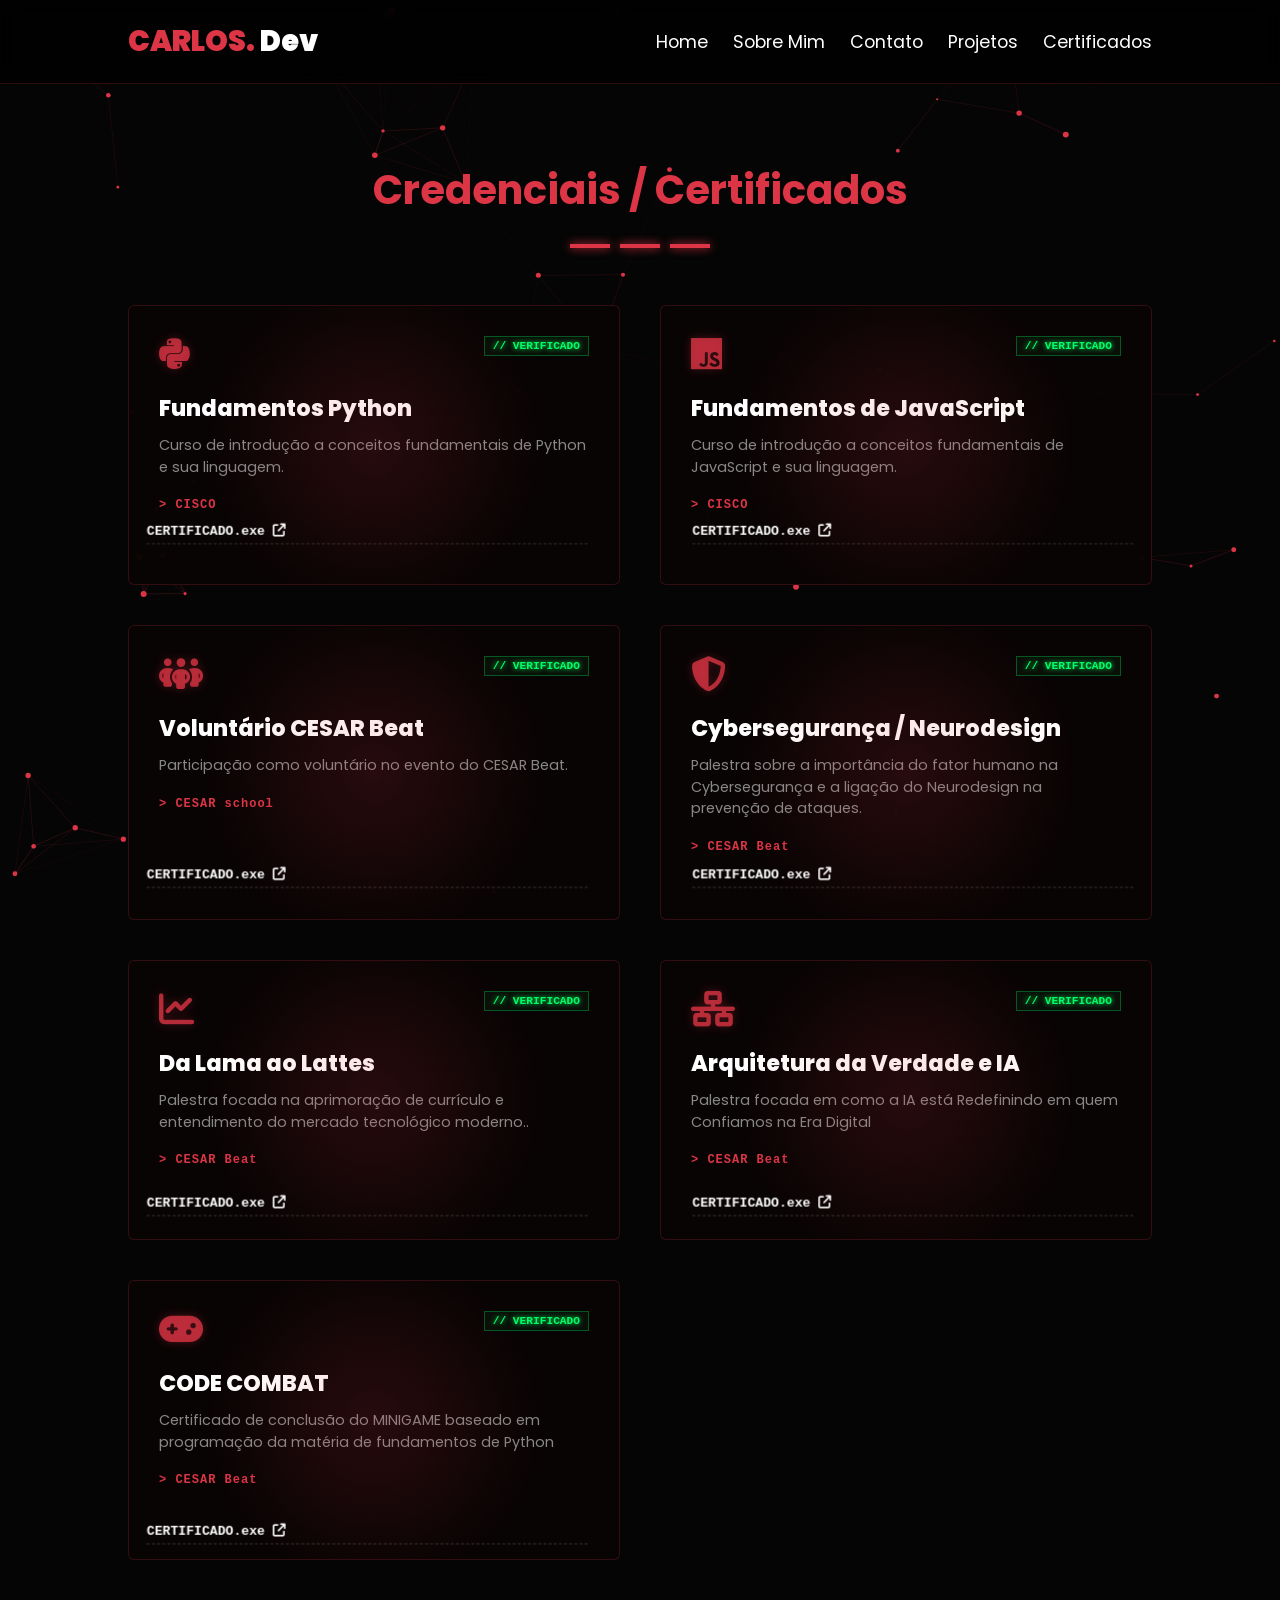
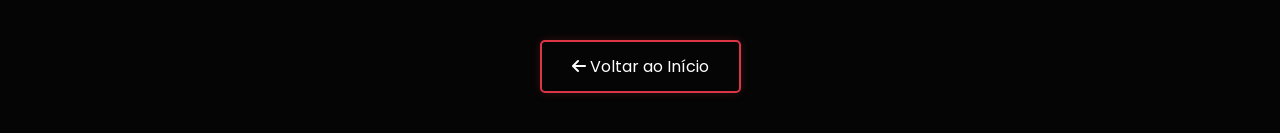
==== commit 29e54c40: "correçao de erros" ====
--- a/certificados.html
+++ b/certificados.html
@@ -194,6 +194,43 @@
                     CERTIFICADO.exe <i class="fa-solid fa-arrow-up-right-from-square"></i>
                 </a>
             </div>
+            
+            <div class="card-certificado js-tilt-card">
+                <div class="brilho-3d"></div>
+                <div>
+                    <div class="topo-cert">
+                        <i class="fa-brands fa-js"></i>
+                        <span class="status-badge">// VERIFICADO</span>
+                    </div>
+                    <div class="corpo-cert">
+                        <h3>Fundamentos de JavaScript</h3>
+                        <p>Curso de introdução a conceitos fundamentais de JavaScript e sua linguagem.</p>
+                        <span class="instituicao-tag">> CISCO</span>
+                    </div>
+                </div>
+                <a href="./imagens/CERTIFICADOS/java certificado.pdf" class="btn-ver-credencial" target="_blank">
+                    CERTIFICADO.exe <i class="fa-solid fa-arrow-up-right-from-square"></i>
+                </a>
+            </div>
+
+            <div class="card-certificado js-tilt-card">
+                <div class="brilho-3d"></div>
+                <div>
+                    <div class="topo-cert">
+                        <i class="fa-solid fa-people-group"></i>
+                        <span class="status-badge">// VERIFICADO</span>
+                    </div>
+                    <div class="corpo-cert">
+                        <h3>Voluntário CESAR Beat</h3>
+                        <p>Participação como voluntário no evento do CESAR Beat.</p>
+                        <span class="instituicao-tag">> CESAR school </span>
+                    </div>
+                </div>
+                <a href="./imagens/CERTIFICADOS/voluntario.pdf" class="btn-ver-credencial" target="_blank">
+                    CERTIFICADO.exe <i class="fa-solid fa-arrow-up-right-from-square"></i>
+                </a>
+            </div>
+
 
             <div class="card-certificado js-tilt-card">
                 <div class="brilho-3d"></div>
@@ -325,4 +362,4 @@
 
     <script src="script.js"></script>
 </body>
-</html>+</html>
--- a/style.css
+++ b/style.css
@@ -593,4 +593,99 @@
 @keyframes pulse-led {
     0% { opacity: 0.5; transform: scale(0.95); }
     100% { opacity: 1; transform: scale(1.05); }
-}+}
+
+
+.soft-skill-badge {
+    background: rgba(220, 53, 69, 0.05);
+    border: 1px solid rgba(220, 53, 69, 0.25);
+    color: #888;
+    padding: 8px 15px;
+    border-radius: 4px;
+    font-size: 0.9rem;
+    font-family: monospace;
+    transition: all 0.3s ease;
+    cursor: default;
+    display: inline-flex;
+    align-items: center;
+}
+.soft-skill-badge i {
+    color: rgba(220, 53, 69, 0.6);
+    margin-right: 8px;
+    transition: all 0.3s ease;
+}
+.soft-skill-badge:hover {
+    color: #fff !important;
+    background: rgba(220, 53, 69, 0.2) !important;
+    border-color: #dc3545 !important;
+    transform: translateY(-3px);
+    box-shadow: 0 0 12px rgba(220, 53, 69, 0.4);
+}
+.soft-skill-badge:hover i {
+    color: #ff4d5e !important;
+    text-shadow: 0 0 8px #dc3545;
+}
+
+.contato-link {
+    color: inherit;
+    text-decoration: none;
+    transition: all 0.3s ease;
+    display: inline-flex;
+    align-items: center;
+    padding: 4px 8px;
+    border-radius: 4px;
+    border: 1px solid transparent;
+}
+.contato-link i {
+    margin-right: 10px !important; 
+    transition: all 0.3s ease;
+}
+.wpp-hover:hover {
+    color: #25d366 !important;
+    background: rgba(37, 211, 102, 0.1);
+    border-color: rgba(37, 211, 102, 0.4);
+    box-shadow: 0 0 10px rgba(37, 211, 102, 0.3);
+    transform: translateX(5px);
+}
+.wpp-hover:hover i {
+    color: #25d366 !important;
+    text-shadow: 0 0 8px #25d366;
+}
+.email-hover:hover {
+    color: #00bcff !important;
+    background: rgba(0, 188, 255, 0.1);
+    border-color: rgba(0, 188, 255, 0.4);
+    box-shadow: 0 0 10px rgba(0, 188, 255, 0.3);
+    transform: translateX(5px);
+}
+.email-hover:hover i {
+    color: #00bcff !important;
+    text-shadow: 0 0 8px #00bcff;
+}
+
+.github-hover:hover {
+    color: #c9d1d9 !important;
+    background: rgba(137, 87, 229, 0.12);
+    border-color: #8957e5;
+    box-shadow: 0 0 12px rgba(137, 87, 229, 0.35);
+    transform: translateX(5px);
+}
+
+.github-hover:hover i {
+    color: #8957e5 !important;
+    text-shadow: 0 0 8px rgba(137, 87, 229, 0.5);
+}
+
+.linkedin-hover:hover {
+    color: #0A66C2 !important;
+    background: rgba(10,102,194,0.1);
+    border-color: rgba(10,102,194,0.4);
+    box-shadow: 0 0 10px rgba(10,102,194,0.3);
+    transform: translateX(5px);
+}
+
+.linkedin-hover:hover i {
+    color: #0A66C2 !important;
+    text-shadow: 0 0 8px #0A66C2;
+}
+                        
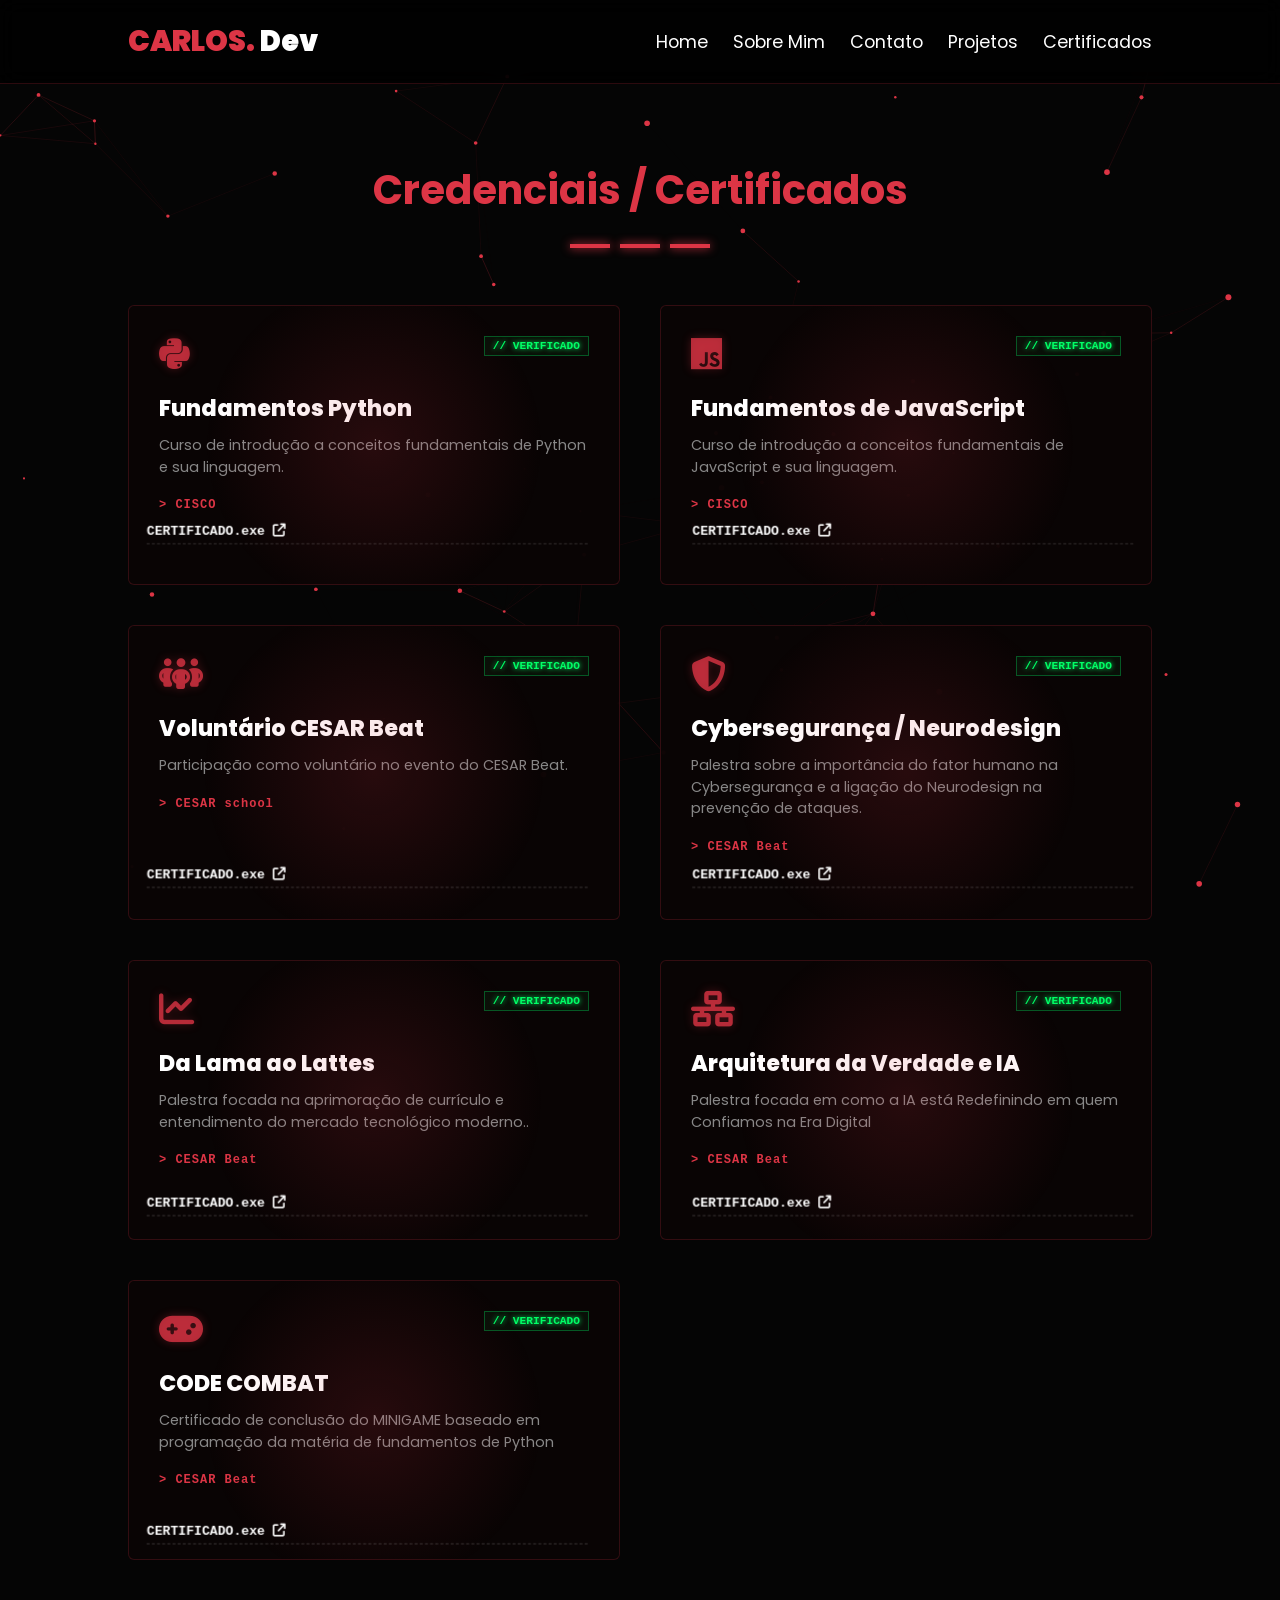
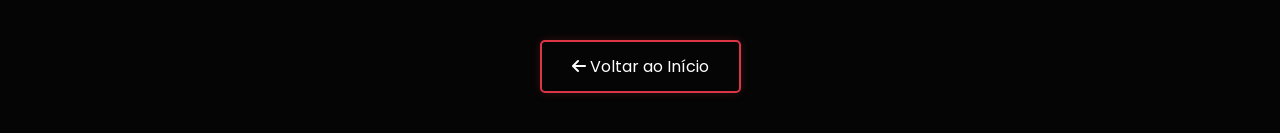
==== commit f7e1c3b0: "ajustes de codigo rapidos" ====
--- a/certificados.html
+++ b/certificados.html
@@ -8,9 +8,6 @@
     <link rel="stylesheet" href="https://cdnjs.cloudflare.com/ajax/libs/font-awesome/6.4.2/css/all.min.css">
     
     <style>
-        /* ==========================================================================
-           ESTILOS EM PERFEITA SINTONIA COM A PÁGINA DE PROJETOS E HOME
-           ========================================================================== */
         .certificados-main {
             margin-top: 120px; /* Margem padrão para o menu superior fixo não sobrepor o título */
             padding: 40px 10%;
@@ -23,7 +20,7 @@
             grid-template-columns: repeat(auto-fit, minmax(320px, 1fr));
             gap: 40px;
             margin-top: 50px;
-            perspective: 1000px; /* ATENÇÃO: Ativa o ambiente tridimensional global profundo para os cards inclinarem */
+            perspective: 1000px;
         }
 
         /* CARD COM EFEITO TILT 3D EXCLUSIVO (Efeito de placa física inclinável) */
--- a/style.css
+++ b/style.css
@@ -1,6 +1,3 @@
-/* ==========================================================================
-   MINHAS CONFIGURAÇÕES GERAIS E RESET DE PADDING/MARGIN
-   ========================================================================== */
 @import url('https://fonts.googleapis.com/css2?family=Poppins:wght=200;300;400;700;900&display=swap');
 
 * {
@@ -19,9 +16,6 @@
     overflow-x: hidden; /* Evita que o site crie aquela barra de rolagem horizontal horrorosa */
 }
 
-/* ==========================================================================
-   MEU CANVAS DE FUNDO (PARTÍCULAS GERADAS VIA JS)
-   ========================================================================== */
 #cyber-bg {
     position: fixed; /* Fixa o fundo na tela para ele não rodar junto com o scroll */
     top: 0;
@@ -32,9 +26,6 @@
     pointer-events: none; /* Faz o mouse ignorar o canvas (consegue clicar nos links por cima dele) */
 }
 
-/* ==========================================================================
-   HEADER (BARRA DE NAVEGAÇÃO SUPERIOR FIXED)
-   ========================================================================== */
 header {
     background-color: rgba(0, 0, 0, 0.8); /* Fundo preto com transparência para o efeito blur */
     backdrop-filter: blur(10px); /* Efeito de vidro jateado (desfoca o que passa por trás) */
@@ -98,9 +89,6 @@
     box-shadow: 0 0 10px #dc3545; /* Brilho neon na linha */
 }
 
-/* ==========================================================================
-   SEÇÃO HOME (BOAS-VINDAS E APRESENTAÇÃO PRINCIPAL)
-   ========================================================================== */
 .section-div {
     animation: inicializar .7s forwards; /* Dispara a animação de surgir de cima para baixo */
     display: flex;
@@ -157,9 +145,6 @@
     display: block;
 }
 
-/* ==========================================================================
-   SEÇÃO SOBRE MIM e ARTIGOS DE CONTEÚDO
-   ========================================================================== */
 main {
     background-color: rgba(17, 17, 17, 0.95); /* Fundo um pouco mais claro que o body para criar camadas */
     padding: 80px 0;
@@ -249,9 +234,6 @@
     width: 20px; /* Fixa uma largura para os textos começarem todos na mesma coluna horizontal */
 }
 
-/* ==========================================================================
-   MEUS CONTAINERS DE SKILLS (TECH STACK / HARD SKILLS)
-   ========================================================================== */
 .skills-container {
     margin-top: 10px;
     border-top: 1px solid rgba(220, 53, 69, 0.1);
@@ -333,9 +315,6 @@
 .icon-box:nth-child(6) { animation-delay: 2s; }
 .icon-box:nth-child(7) { animation-delay: 2.4s; }
 
-/* ==========================================================================
-   ESTILO DO BOTÃO ANTIGO DE PROJETOS (Mantido para compatibilidade histórica do tema)
-   ========================================================================== */
 .projetos-link-container {
     margin-top: 30px;
     border-top: 1px solid rgba(220, 53, 69, 0.1);
@@ -378,9 +357,6 @@
     color: #fff;
 }
 
-/* ==========================================================================
-   MINHAS MARGENS TÁTICAS PARA AJUSTAR O ALVO DOS LINKS DE SCROLL INTERNO
-   ========================================================================== */
 /* Evita que o cabeçalho fixo tampe o início dos títulos ao usar links com '#' */
 #alvo-sobre {
     display: block;
@@ -394,9 +370,6 @@
     scroll-margin-top: 250px; 
 }
 
-/* ==========================================================================
-   ESTRUTURA DO GLITCH SCREEN: MEU SISTEMA DE TRANSIÇÃO HACKER TERMINAL
-   ========================================================================== */
 .page-overlay {
     position: fixed;
     inset: 0;
@@ -459,9 +432,6 @@
     filter: invert(0.1) sepia(0.2) saturate(2) hue-rotate(330deg); /* Altera radicalmente a paleta de cores para o vermelho instável */
 }
 
-/* ==========================================================================
-   CONTEÚDO FINAL: MEUS BOTÕES TÁTICOS GIGANTES DE PROJETOS E CERTIFICADOS
-   ========================================================================== */
 
 /* Caixa mãe que empilha verticalmente os botões .sh e .bin */
 .projetos-actions {
@@ -514,10 +484,6 @@
     transform: translateY(-2px);
 }
 
-/* ==========================================================================
-   SISTEMA DE LEDS NEON EMBUTIDOS NOS BOTÕES (MECÂNICA DE RENDER DO TEMA)
-   ========================================================================== */
-
 /* LED Vermelho padrão do painel */
 .btn-led {
     width: 10px; 
@@ -546,10 +512,6 @@
     background: #fff; 
     box-shadow: 0 0 12px #00f2fe, 0 0 25px #00f2fe, 0 0 40px #00c6ff;
 }
-
-/* ==========================================================================
-   LÓGICA MATEMÁTICA E TIMING DAS ANIMAÇÕES (KEYFRAMES)
-   ========================================================================== */
 
 /* Cria o efeito levitando suave dos cards de tecnologia */
 @keyframes flutuar {
